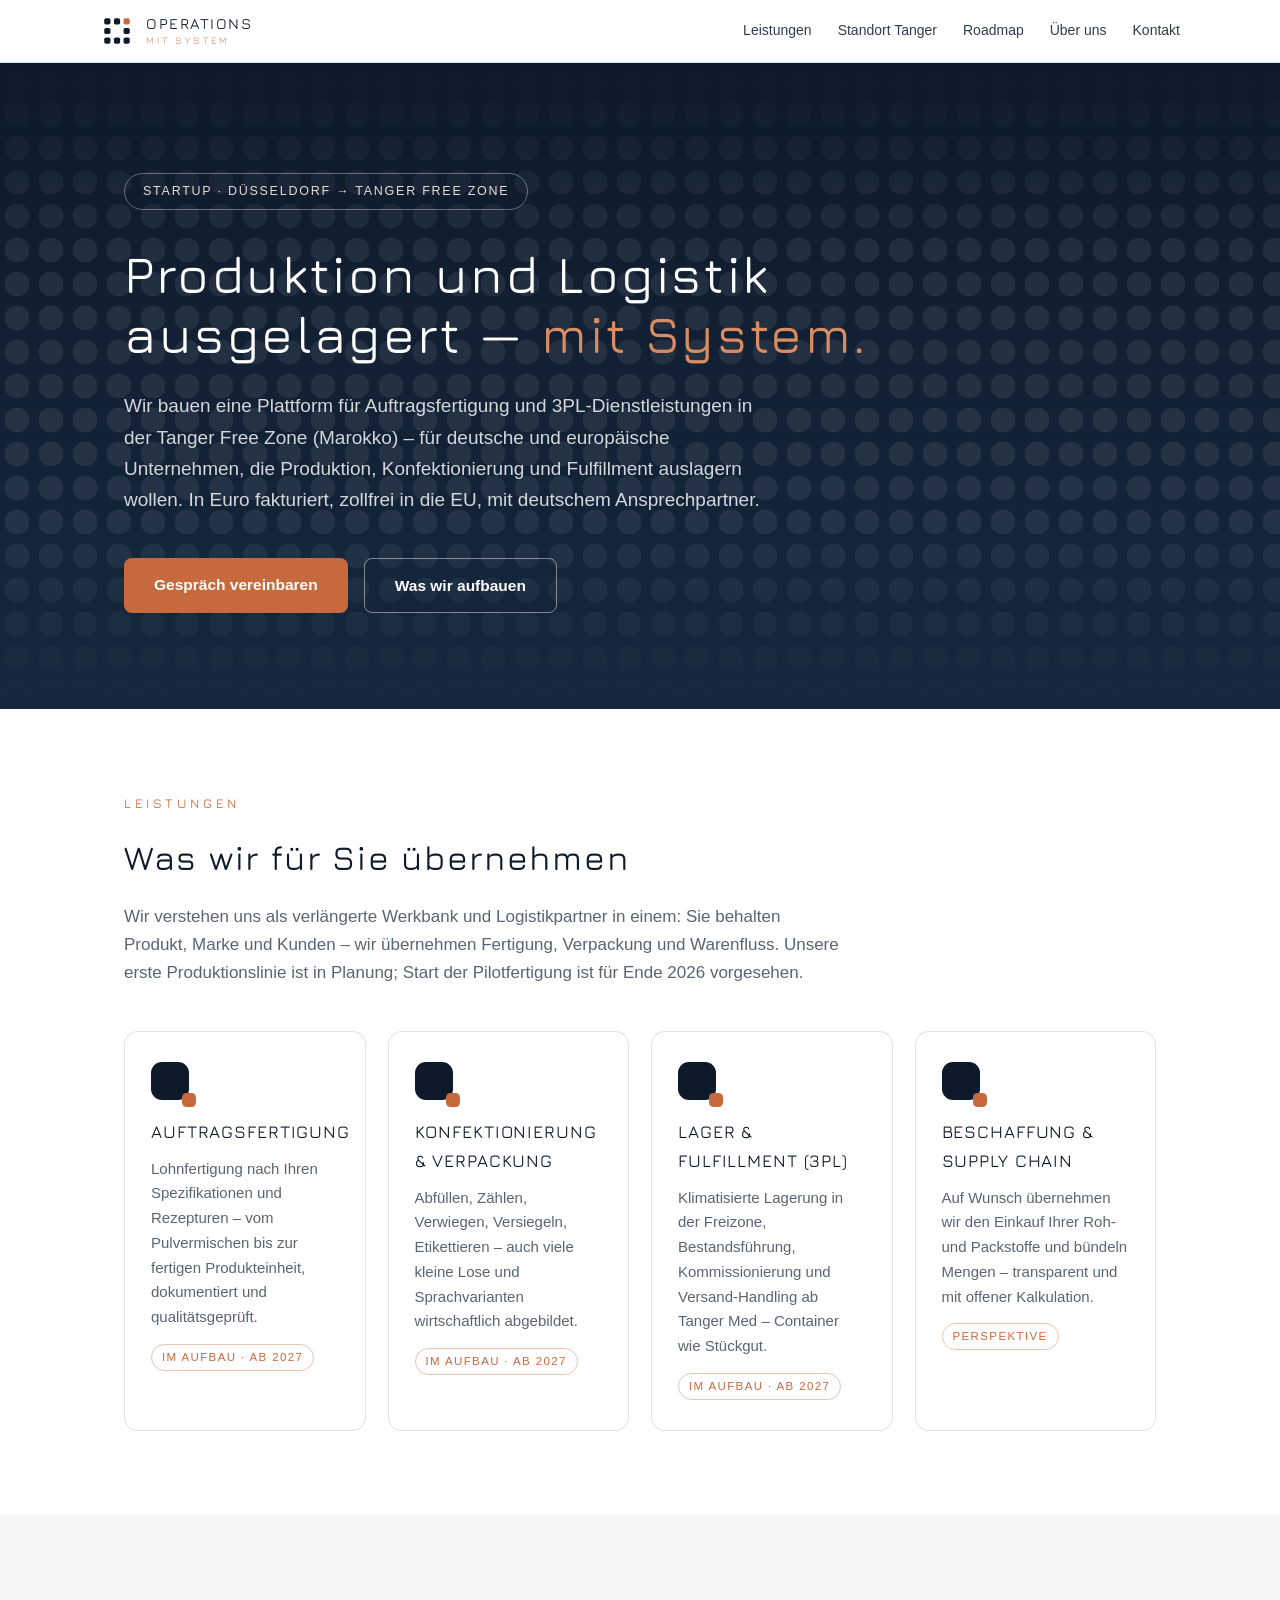
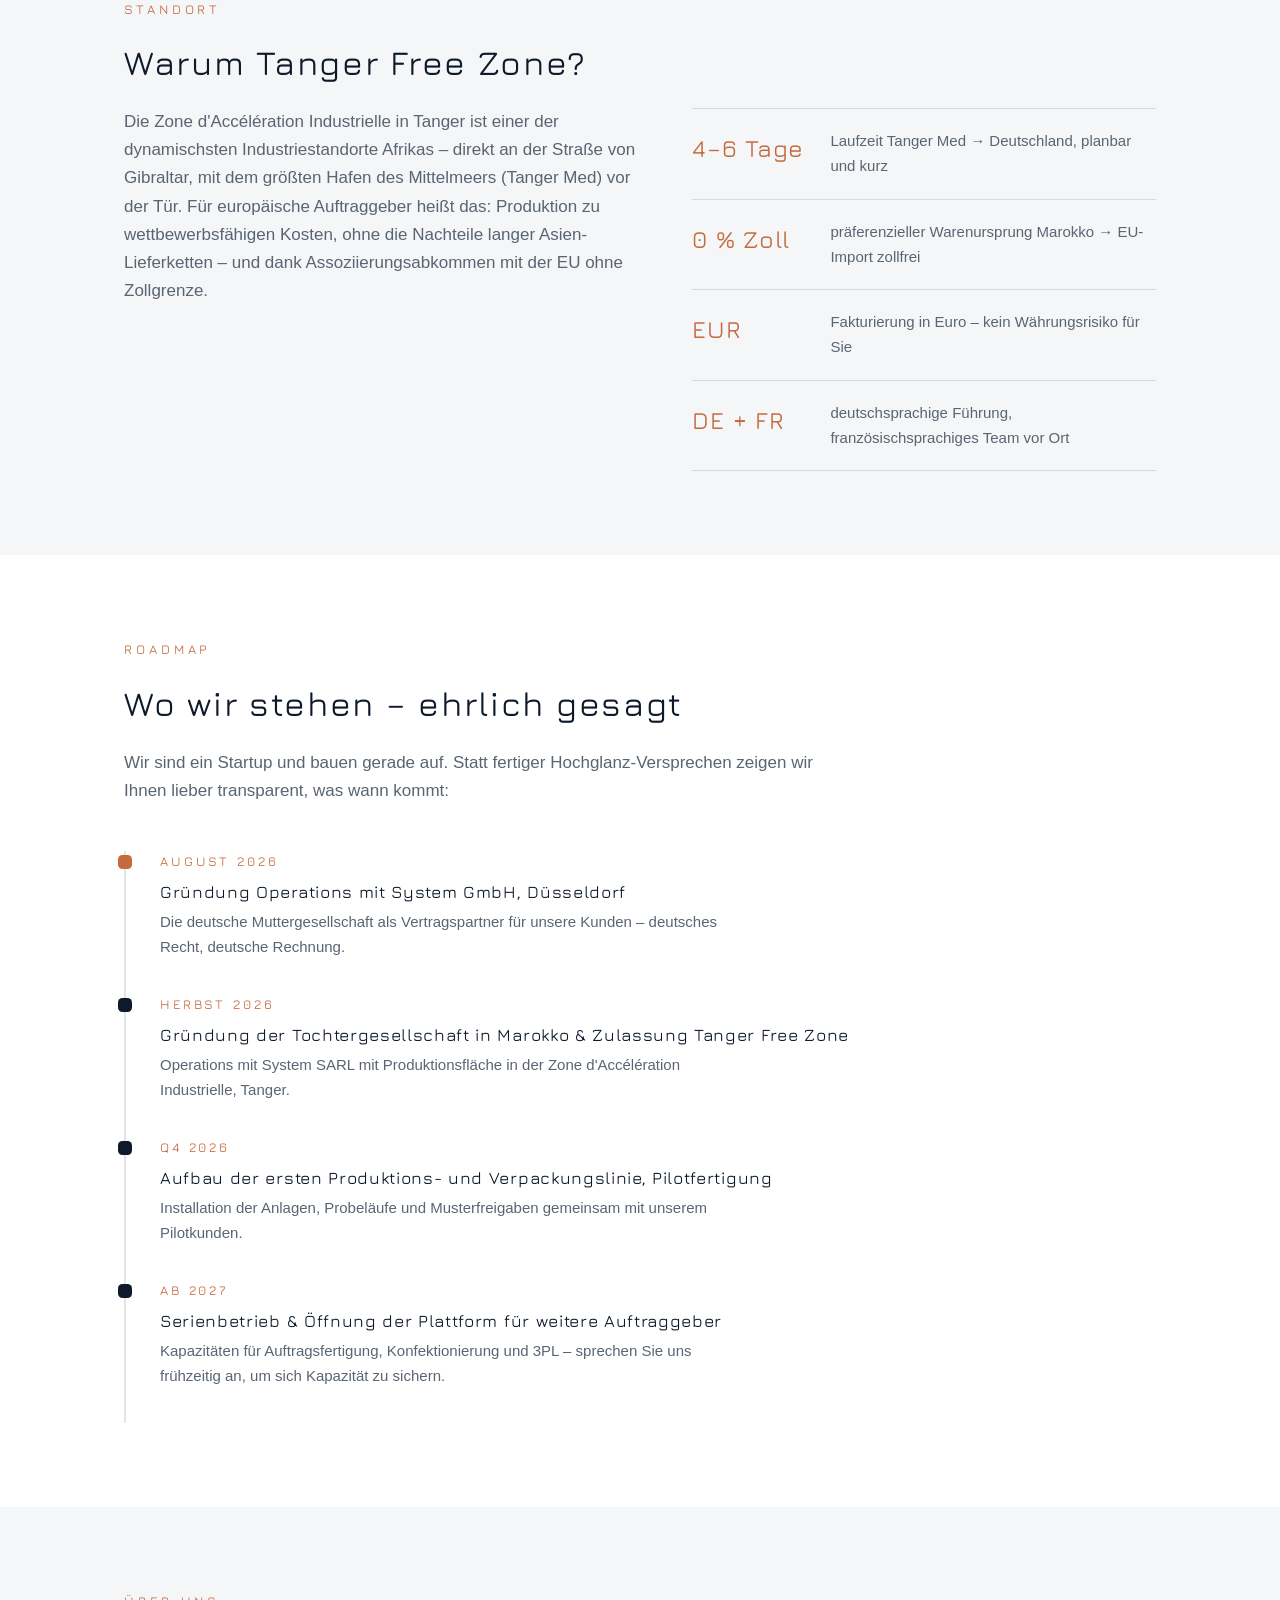
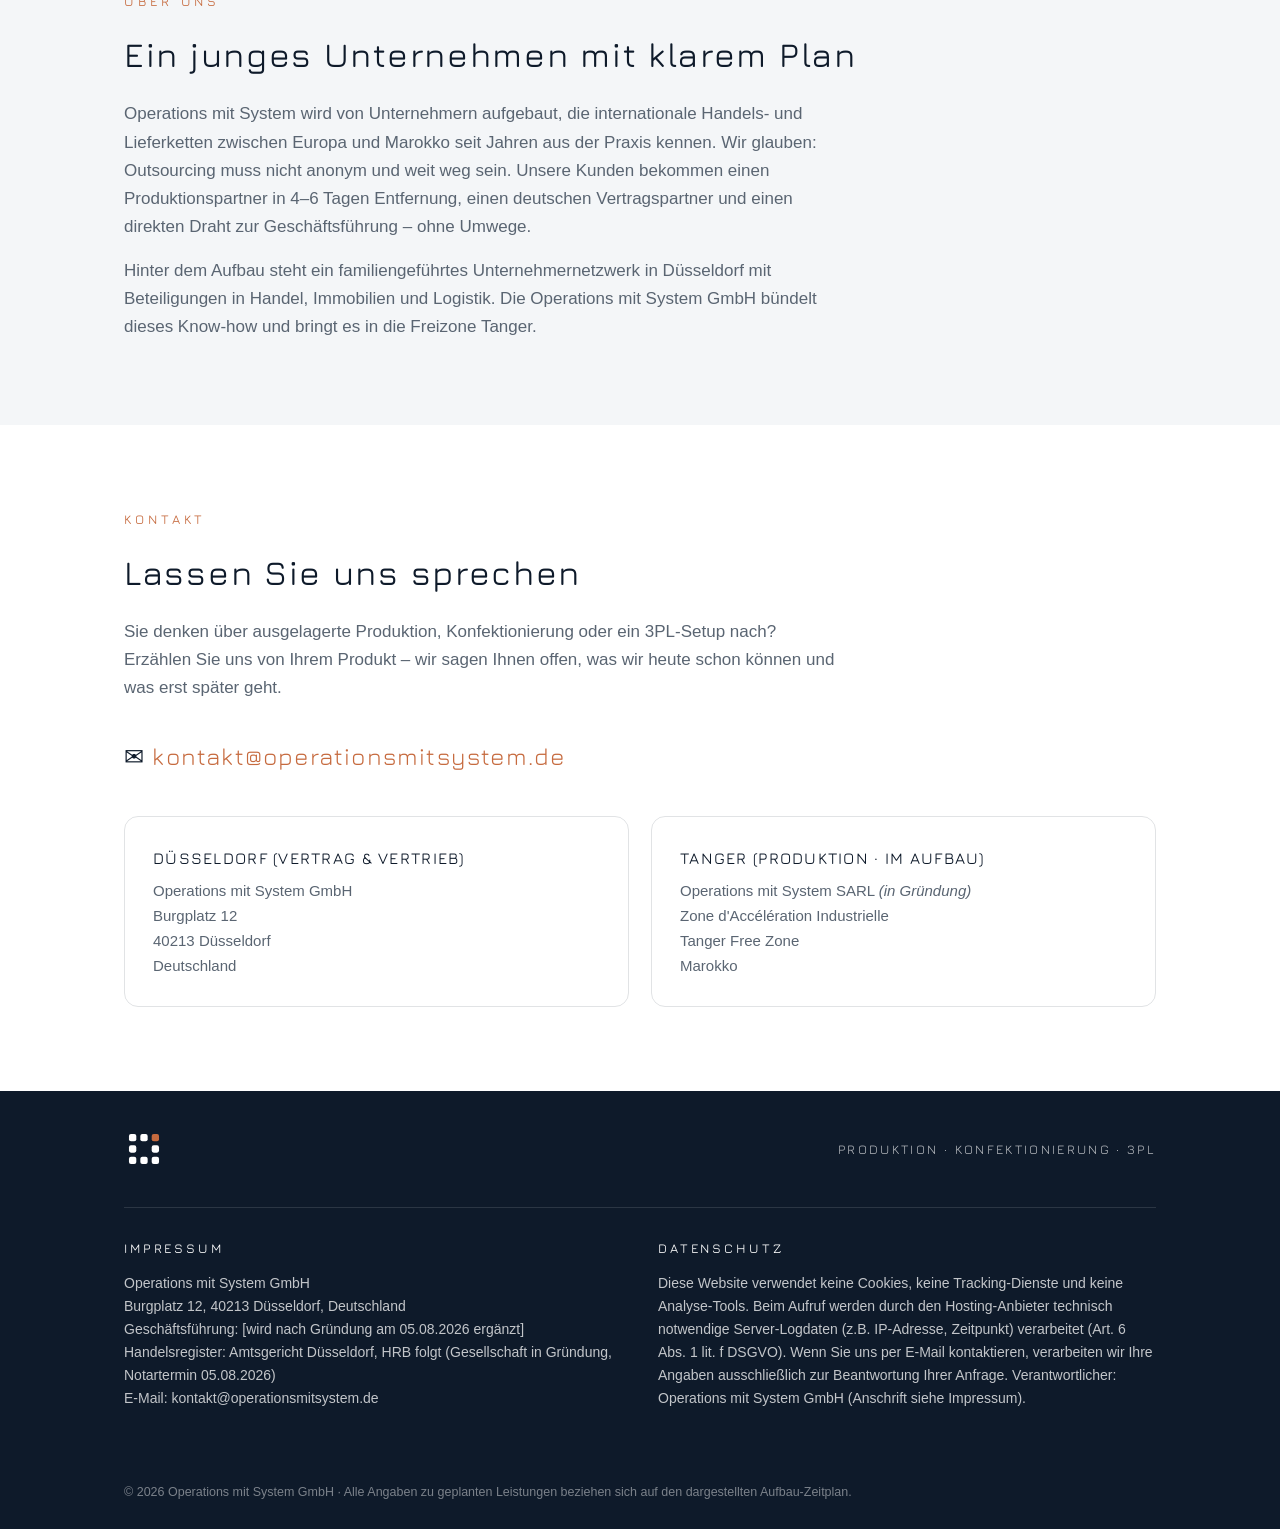
==== index.html @ 1af4a42e "Add initial HTML structure for the website" ====
<!DOCTYPE html>
<html lang="de">
<head>
<meta charset="UTF-8">
<meta name="viewport" content="width=device-width, initial-scale=1.0">
<title>Operations mit System – 3PL &amp; Auftragsfertigung in der Tanger Free Zone</title>
<meta name="description" content="Operations mit System – Ihr Partner für 3PL-Dienstleistungen und outgesourcte Produktion in der Tanger Free Zone (Marokko). Auftragsfertigung, Konfektionierung, Lager &amp; Fulfillment für deutsche und europäische Unternehmen.">
<link rel="preconnect" href="https://fonts.googleapis.com">
<link rel="preconnect" href="https://fonts.gstatic.com" crossorigin>
<link href="https://fonts.googleapis.com/css2?family=Jura:wght@300;500&display=swap" rel="stylesheet">
<style>

:root{
  --ink:#0E1A2A; --ink-2:#16283E; --copper:#C66A3E; --copper-soft:#D98B62;
  --paper:#FFFFFF; --paper-2:#F4F6F8; --grey:#5A6572; --line:rgba(14,26,42,.12);
}
*{margin:0;padding:0;box-sizing:border-box}
html{scroll-behavior:smooth}
body{font-family:-apple-system,BlinkMacSystemFont,'Segoe UI',Roboto,Helvetica,Arial,sans-serif;color:var(--ink);background:var(--paper);line-height:1.65;font-size:17px}
h1,h2,h3,.brand{font-family:'Jura',sans-serif;font-weight:500;letter-spacing:.04em}
a{color:var(--copper);text-decoration:none}
a:hover{text-decoration:underline}
.wrap{max-width:1080px;margin:0 auto;padding:0 24px}

/* Header */
header{position:sticky;top:0;background:rgba(255,255,255,.94);backdrop-filter:blur(8px);border-bottom:1px solid var(--line);z-index:10}
.nav{display:flex;align-items:center;justify-content:space-between;padding:14px 0}
.nav .logo{display:flex;align-items:center;gap:12px}
.nav .logo svg{height:34px;width:auto}
.nav .brand{font-size:15px;letter-spacing:.10em;line-height:1.25}
.nav .brand small{display:block;font-weight:300;font-size:10px;letter-spacing:.28em;color:var(--copper)}
.nav nav{display:flex;gap:26px;font-size:14px}
.nav nav a{color:var(--ink);opacity:.85}
@media(max-width:760px){.nav nav{display:none}}

/* Hero */
.hero{background:linear-gradient(180deg,var(--ink) 0%,var(--ink-2) 100%);color:var(--paper);position:relative;overflow:hidden}
.hero .grid-bg{position:absolute;inset:0;opacity:.07;background-image:radial-gradient(closest-side,#fff 72%,transparent 74%);background-size:34px 34px;mask-image:linear-gradient(180deg,transparent, #000 30%, #000 70%, transparent)}
.hero .wrap{position:relative;padding:110px 24px 96px}
.hero .badge{display:inline-block;border:1px solid rgba(255,255,255,.35);border-radius:100px;font-size:12.5px;letter-spacing:.14em;padding:7px 18px;margin-bottom:34px;color:#E8DCD2}
.hero h1{font-size:clamp(30px,5vw,52px);line-height:1.16;letter-spacing:.05em;max-width:820px}
.hero h1 em{font-style:normal;color:var(--copper-soft)}
.hero p.lead{margin-top:26px;max-width:640px;font-size:clamp(16px,2vw,19px);color:rgba(255,255,255,.82)}
.hero .cta{margin-top:42px;display:flex;gap:16px;flex-wrap:wrap}
.btn{display:inline-block;padding:14px 30px;border-radius:8px;font-size:15.5px;font-weight:600}
.btn-copper{background:var(--copper);color:#fff}
.btn-copper:hover{background:#B25E36;text-decoration:none}
.btn-ghost{border:1px solid rgba(255,255,255,.45);color:#fff}
.btn-ghost:hover{border-color:#fff;text-decoration:none}

/* Sections */
section{padding:84px 0}
section.alt{background:var(--paper-2)}
.kicker{font-family:'Jura';font-weight:500;font-size:13px;letter-spacing:.30em;color:var(--copper);text-transform:uppercase;margin-bottom:14px}
h2{font-size:clamp(24px,3.4vw,34px);letter-spacing:.05em;margin-bottom:18px}
.intro{max-width:720px;color:var(--grey)}

/* Cards */
.cards{display:grid;grid-template-columns:repeat(auto-fit,minmax(240px,1fr));gap:22px;margin-top:44px}
.card{background:var(--paper);border:1px solid var(--line);border-radius:14px;padding:30px 26px}
section.alt .card{background:var(--paper)}
.card .pod{width:38px;height:38px;border-radius:11px;background:var(--ink);margin-bottom:18px;position:relative}
.card .pod::after{content:'';position:absolute;right:-7px;bottom:-7px;width:14px;height:14px;border-radius:4.5px;background:var(--copper)}
.card h3{font-size:17.5px;letter-spacing:.05em;margin-bottom:10px}
.card p{font-size:15px;color:var(--grey)}
.card .soon{display:inline-block;margin-top:14px;font-size:11.5px;letter-spacing:.12em;color:var(--copper);border:1px solid rgba(198,106,62,.4);padding:3px 10px;border-radius:100px}

/* Why Tanger */
.split{display:grid;grid-template-columns:1.05fr .95fr;gap:56px;align-items:start;margin-top:10px}
@media(max-width:860px){.split{grid-template-columns:1fr}}
.facts{display:grid;gap:0;border-top:1px solid var(--line)}
.fact{display:grid;grid-template-columns:120px 1fr;gap:18px;padding:20px 0;border-bottom:1px solid var(--line)}
.fact b{font-family:'Jura';font-weight:500;font-size:24px;color:var(--copper);letter-spacing:.03em}
.fact span{color:var(--grey);font-size:15px;align-self:center}

/* Roadmap */
.roadmap{margin-top:46px;display:grid;gap:0;border-left:2px solid var(--line);padding-left:0}
.step{position:relative;padding:0 0 34px 34px}
.step::before{content:'';position:absolute;left:-8px;top:4px;width:14px;height:14px;border-radius:4.5px;background:var(--ink)}
.step.done::before{background:var(--copper)}
.step .when{font-family:'Jura';font-weight:500;font-size:13px;letter-spacing:.22em;color:var(--copper);text-transform:uppercase}
.step h3{font-size:17px;margin:6px 0 4px}
.step p{font-size:15px;color:var(--grey);max-width:560px}

/* Contact */
.contact-box{margin-top:40px;display:grid;grid-template-columns:1fr 1fr;gap:22px}
@media(max-width:760px){.contact-box{grid-template-columns:1fr}}
.loc{border:1px solid var(--line);border-radius:14px;padding:28px}
.loc h3{font-size:16px;letter-spacing:.08em;margin-bottom:8px}
.loc p{font-size:15px;color:var(--grey)}
.contact-mail{margin-top:34px;font-size:clamp(18px,2.6vw,24px);font-family:'Jura';letter-spacing:.05em}

/* Footer */
footer{background:var(--ink);color:rgba(255,255,255,.75);font-size:14px}
footer .top{display:flex;align-items:center;justify-content:space-between;gap:20px;padding:38px 0;border-bottom:1px solid rgba(255,255,255,.12);flex-wrap:wrap}
footer .top svg{height:40px;width:auto}
footer .legal{padding:30px 0 46px;display:grid;grid-template-columns:1fr 1fr;gap:36px}
@media(max-width:760px){footer .legal{grid-template-columns:1fr}}
footer h4{font-family:'Jura';font-weight:500;font-size:13px;letter-spacing:.22em;color:#fff;text-transform:uppercase;margin-bottom:12px}
footer p{margin-bottom:8px}
footer a{color:var(--copper-soft)}
.fineprint{padding:18px 0 26px;font-size:12.5px;color:rgba(255,255,255,.45)}
</style>
</head>
<body>

<header>
  <div class="wrap nav">
    <div class="logo">
      <svg xmlns="http://www.w3.org/2000/svg" viewBox="0 0 240 240" width="240" height="240"><rect x="29.80" y="29.80" width="44.00" height="44.00" rx="12.32" fill="#0E1A2A"/><rect x="98.00" y="29.80" width="44.00" height="44.00" rx="12.32" fill="#0E1A2A"/><rect x="166.20" y="29.80" width="44.00" height="44.00" rx="12.32" fill="#C66A3E"/><rect x="29.80" y="98.00" width="44.00" height="44.00" rx="12.32" fill="#0E1A2A"/><rect x="166.20" y="98.00" width="44.00" height="44.00" rx="12.32" fill="#0E1A2A"/><rect x="29.80" y="166.20" width="44.00" height="44.00" rx="12.32" fill="#0E1A2A"/><rect x="98.00" y="166.20" width="44.00" height="44.00" rx="12.32" fill="#0E1A2A"/><rect x="166.20" y="166.20" width="44.00" height="44.00" rx="12.32" fill="#0E1A2A"/></svg>
      <div class="brand">OPERATIONS<small>MIT SYSTEM</small></div>
    </div>
    <nav>
      <a href="#leistungen">Leistungen</a>
      <a href="#standort">Standort Tanger</a>
      <a href="#roadmap">Roadmap</a>
      <a href="#ueber-uns">Über uns</a>
      <a href="#kontakt">Kontakt</a>
    </nav>
  </div>
</header>

<div class="hero">
  <div class="grid-bg"></div>
  <div class="wrap">
    <span class="badge">STARTUP · DÜSSELDORF → TANGER FREE ZONE</span>
    <h1>Produktion und Logistik<br>ausgelagert — <em>mit System.</em></h1>
    <p class="lead">Wir bauen eine Plattform für Auftragsfertigung und 3PL-Dienstleistungen in der Tanger Free Zone (Marokko) – für deutsche und europäische Unternehmen, die Produktion, Konfektionierung und Fulfillment auslagern wollen. In Euro fakturiert, zollfrei in die EU, mit deutschem Ansprechpartner.</p>
    <div class="cta">
      <a class="btn btn-copper" href="#kontakt">Gespräch vereinbaren</a>
      <a class="btn btn-ghost" href="#leistungen">Was wir aufbauen</a>
    </div>
  </div>
</div>

<section id="leistungen">
  <div class="wrap">
    <div class="kicker">Leistungen</div>
    <h2>Was wir für Sie übernehmen</h2>
    <p class="intro">Wir verstehen uns als verlängerte Werkbank und Logistikpartner in einem: Sie behalten Produkt, Marke und Kunden – wir übernehmen Fertigung, Verpackung und Warenfluss. Unsere erste Produktionslinie ist in Planung; Start der Pilotfertigung ist für Ende 2026 vorgesehen.</p>
    <div class="cards">
      <div class="card">
        <div class="pod"></div>
        <h3>AUFTRAGSFERTIGUNG</h3>
        <p>Lohnfertigung nach Ihren Spezifikationen und Rezepturen – vom Pulvermischen bis zur fertigen Produkteinheit, dokumentiert und qualitätsgeprüft.</p>
        <span class="soon">IM AUFBAU · AB 2027</span>
      </div>
      <div class="card">
        <div class="pod"></div>
        <h3>KONFEKTIONIERUNG &amp; VERPACKUNG</h3>
        <p>Abfüllen, Zählen, Verwiegen, Versiegeln, Etikettieren – auch viele kleine Lose und Sprachvarianten wirtschaftlich abgebildet.</p>
        <span class="soon">IM AUFBAU · AB 2027</span>
      </div>
      <div class="card">
        <div class="pod"></div>
        <h3>LAGER &amp; FULFILLMENT (3PL)</h3>
        <p>Klimatisierte Lagerung in der Freizone, Bestandsführung, Kommissionierung und Versand-Handling ab Tanger Med – Container wie Stückgut.</p>
        <span class="soon">IM AUFBAU · AB 2027</span>
      </div>
      <div class="card">
        <div class="pod"></div>
        <h3>BESCHAFFUNG &amp; SUPPLY CHAIN</h3>
        <p>Auf Wunsch übernehmen wir den Einkauf Ihrer Roh- und Packstoffe und bündeln Mengen – transparent und mit offener Kalkulation.</p>
        <span class="soon">PERSPEKTIVE</span>
      </div>
    </div>
  </div>
</section>

<section class="alt" id="standort">
  <div class="wrap">
    <div class="kicker">Standort</div>
    <h2>Warum Tanger Free Zone?</h2>
    <div class="split">
      <p class="intro">Die Zone d'Accélération Industrielle in Tanger ist einer der dynamischsten Industriestandorte Afrikas – direkt an der Straße von Gibraltar, mit dem größten Hafen des Mittelmeers (Tanger Med) vor der Tür. Für europäische Auftraggeber heißt das: Produktion zu wettbewerbsfähigen Kosten, ohne die Nachteile langer Asien-Lieferketten – und dank Assoziierungsabkommen mit der EU ohne Zollgrenze.</p>
      <div class="facts">
        <div class="fact"><b>4–6 Tage</b><span>Laufzeit Tanger Med → Deutschland, planbar und kurz</span></div>
        <div class="fact"><b>0 % Zoll</b><span>präferenzieller Warenursprung Marokko → EU-Import zollfrei</span></div>
        <div class="fact"><b>EUR</b><span>Fakturierung in Euro – kein Währungsrisiko für Sie</span></div>
        <div class="fact"><b>DE + FR</b><span>deutschsprachige Führung, französischsprachiges Team vor Ort</span></div>
      </div>
    </div>
  </div>
</section>

<section id="roadmap">
  <div class="wrap">
    <div class="kicker">Roadmap</div>
    <h2>Wo wir stehen – ehrlich gesagt</h2>
    <p class="intro">Wir sind ein Startup und bauen gerade auf. Statt fertiger Hochglanz-Versprechen zeigen wir Ihnen lieber transparent, was wann kommt:</p>
    <div class="roadmap" style="margin-top:46px">
      <div class="step done">
        <div class="when">August 2026</div>
        <h3>Gründung Operations mit System GmbH, Düsseldorf</h3>
        <p>Die deutsche Muttergesellschaft als Vertragspartner für unsere Kunden – deutsches Recht, deutsche Rechnung.</p>
      </div>
      <div class="step">
        <div class="when">Herbst 2026</div>
        <h3>Gründung der Tochtergesellschaft in Marokko &amp; Zulassung Tanger Free Zone</h3>
        <p>Operations mit System SARL mit Produktionsfläche in der Zone d'Accélération Industrielle, Tanger.</p>
      </div>
      <div class="step">
        <div class="when">Q4 2026</div>
        <h3>Aufbau der ersten Produktions- und Verpackungslinie, Pilotfertigung</h3>
        <p>Installation der Anlagen, Probeläufe und Musterfreigaben gemeinsam mit unserem Pilotkunden.</p>
      </div>
      <div class="step">
        <div class="when">Ab 2027</div>
        <h3>Serienbetrieb &amp; Öffnung der Plattform für weitere Auftraggeber</h3>
        <p>Kapazitäten für Auftragsfertigung, Konfektionierung und 3PL – sprechen Sie uns frühzeitig an, um sich Kapazität zu sichern.</p>
      </div>
    </div>
  </div>
</section>

<section class="alt" id="ueber-uns">
  <div class="wrap">
    <div class="kicker">Über uns</div>
    <h2>Ein junges Unternehmen mit klarem Plan</h2>
    <p class="intro">Operations mit System wird von Unternehmern aufgebaut, die internationale Handels- und Lieferketten zwischen Europa und Marokko seit Jahren aus der Praxis kennen. Wir glauben: Outsourcing muss nicht anonym und weit weg sein. Unsere Kunden bekommen einen Produktionspartner in 4–6 Tagen Entfernung, einen deutschen Vertragspartner und einen direkten Draht zur Geschäftsführung – ohne Umwege.</p>
    <p class="intro" style="margin-top:16px">Hinter dem Aufbau steht ein familiengeführtes Unternehmernetzwerk in Düsseldorf mit Beteiligungen in Handel, Immobilien und Logistik. Die Operations mit System GmbH bündelt dieses Know-how und bringt es in die Freizone Tanger.</p>
  </div>
</section>

<section id="kontakt">
  <div class="wrap">
    <div class="kicker">Kontakt</div>
    <h2>Lassen Sie uns sprechen</h2>
    <p class="intro">Sie denken über ausgelagerte Produktion, Konfektionierung oder ein 3PL-Setup nach? Erzählen Sie uns von Ihrem Produkt – wir sagen Ihnen offen, was wir heute schon können und was erst später geht.</p>
    <div class="contact-mail">✉ <a href="mailto:kontakt@operationsmitsystem.de">kontakt@operationsmitsystem.de</a></div>
    <div class="contact-box">
      <div class="loc">
        <h3>DÜSSELDORF (VERTRAG &amp; VERTRIEB)</h3>
        <p>Operations mit System GmbH<br>Burgplatz 12<br>40213 Düsseldorf<br>Deutschland</p>
      </div>
      <div class="loc">
        <h3>TANGER (PRODUKTION · IM AUFBAU)</h3>
        <p>Operations mit System SARL <em>(in Gründung)</em><br>Zone d'Accélération Industrielle<br>Tanger Free Zone<br>Marokko</p>
      </div>
    </div>
  </div>
</section>

<footer>
  <div class="wrap">
    <div class="top">
      <svg xmlns="http://www.w3.org/2000/svg" viewBox="0 0 240 240" width="240" height="240"><rect x="29.80" y="29.80" width="44.00" height="44.00" rx="12.32" fill="#FFFFFF"/><rect x="98.00" y="29.80" width="44.00" height="44.00" rx="12.32" fill="#FFFFFF"/><rect x="166.20" y="29.80" width="44.00" height="44.00" rx="12.32" fill="#C66A3E"/><rect x="29.80" y="98.00" width="44.00" height="44.00" rx="12.32" fill="#FFFFFF"/><rect x="166.20" y="98.00" width="44.00" height="44.00" rx="12.32" fill="#FFFFFF"/><rect x="29.80" y="166.20" width="44.00" height="44.00" rx="12.32" fill="#FFFFFF"/><rect x="98.00" y="166.20" width="44.00" height="44.00" rx="12.32" fill="#FFFFFF"/><rect x="166.20" y="166.20" width="44.00" height="44.00" rx="12.32" fill="#FFFFFF"/></svg>
      <div style="font-family:'Jura';letter-spacing:.18em;font-size:13px">PRODUKTION · KONFEKTIONIERUNG · 3PL</div>
    </div>
    <div class="legal" id="impressum">
      <div>
        <h4>Impressum</h4>
        <p>Operations mit System GmbH<br>Burgplatz 12, 40213 Düsseldorf, Deutschland<br>Geschäftsführung: &#91;wird nach Gründung am 05.08.2026 ergänzt&#93;<br>Handelsregister: Amtsgericht Düsseldorf, HRB folgt (Gesellschaft in Gründung, Notartermin 05.08.2026)<br>E-Mail: kontakt@operationsmitsystem.de</p>
      </div>
      <div id="datenschutz">
        <h4>Datenschutz</h4>
        <p>Diese Website verwendet keine Cookies, keine Tracking-Dienste und keine Analyse-Tools. Beim Aufruf werden durch den Hosting-Anbieter technisch notwendige Server-Logdaten (z.B. IP-Adresse, Zeitpunkt) verarbeitet (Art. 6 Abs. 1 lit. f DSGVO). Wenn Sie uns per E-Mail kontaktieren, verarbeiten wir Ihre Angaben ausschließlich zur Beantwortung Ihrer Anfrage. Verantwortlicher: Operations mit System GmbH (Anschrift siehe Impressum).</p>
      </div>
    </div>
    <div class="fineprint">© 2026 Operations mit System GmbH · Alle Angaben zu geplanten Leistungen beziehen sich auf den dargestellten Aufbau-Zeitplan.</div>
  </div>
</footer>

</body>
</html>
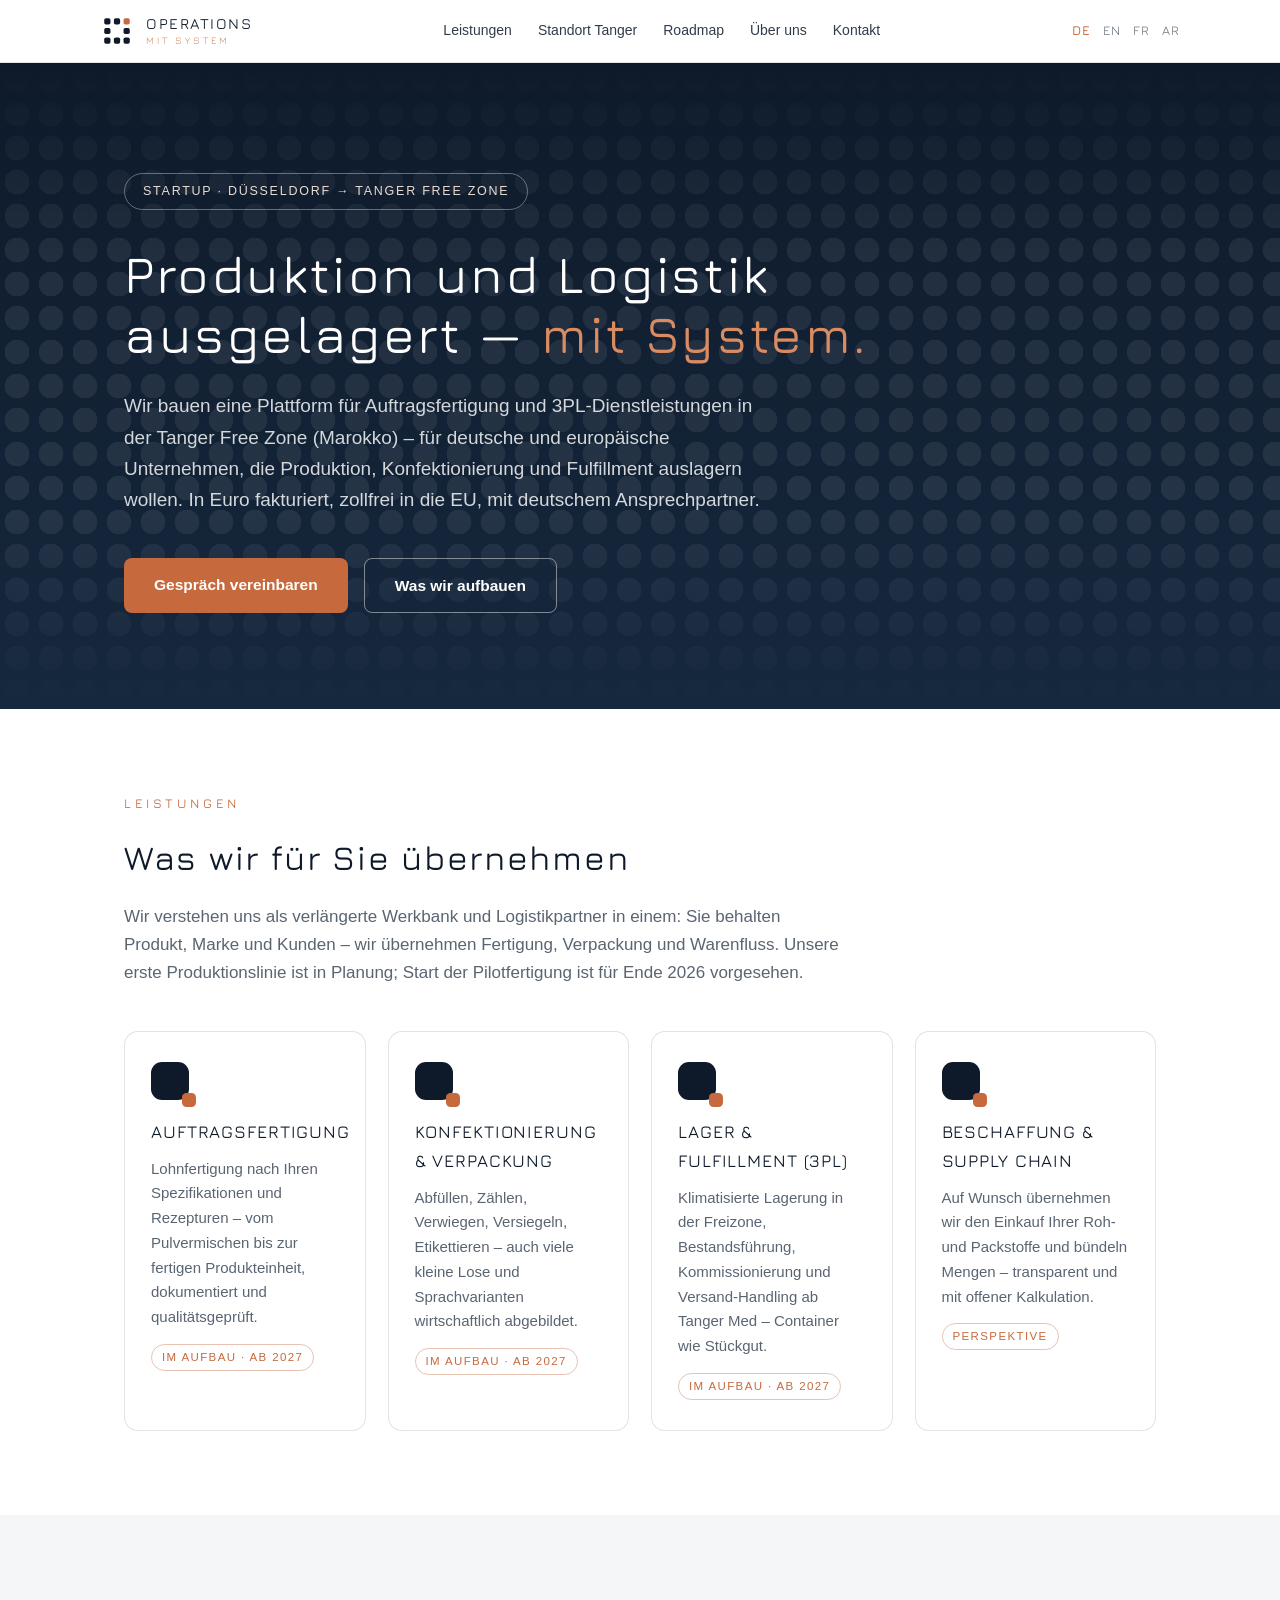
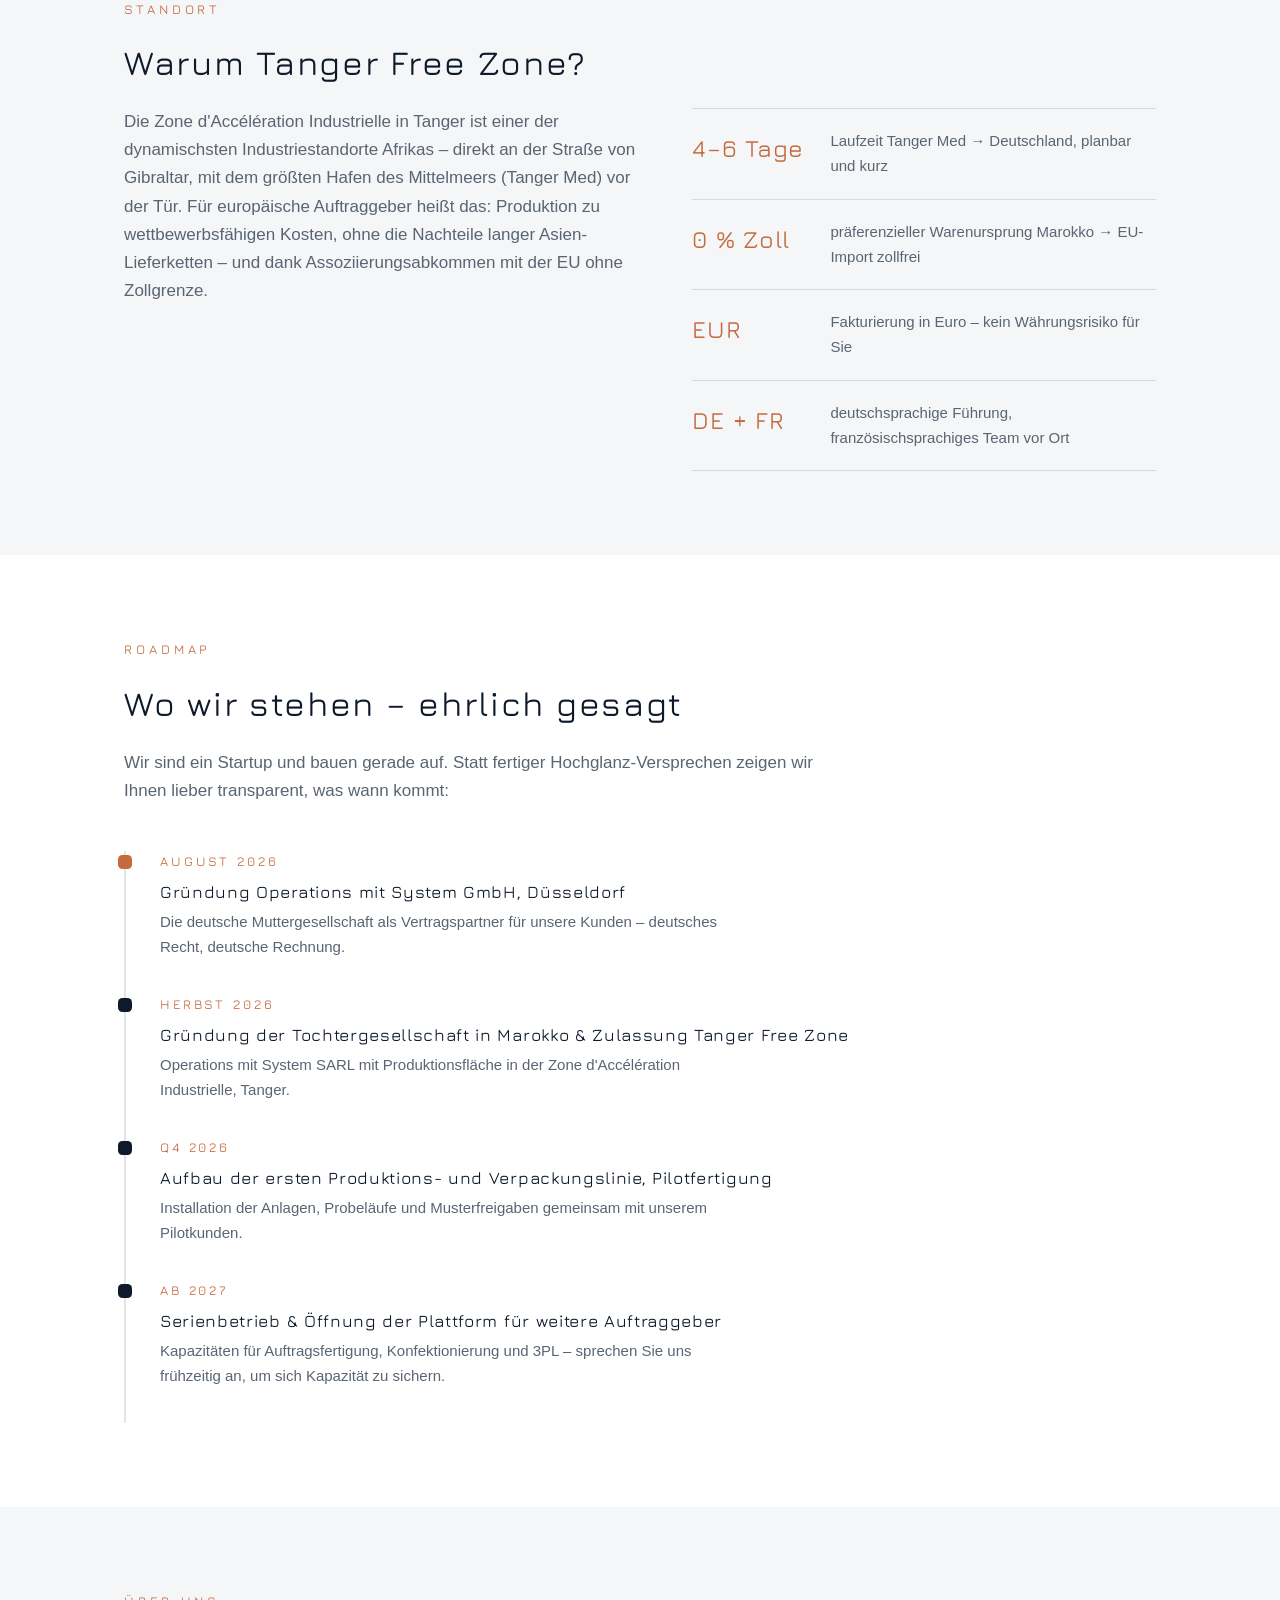
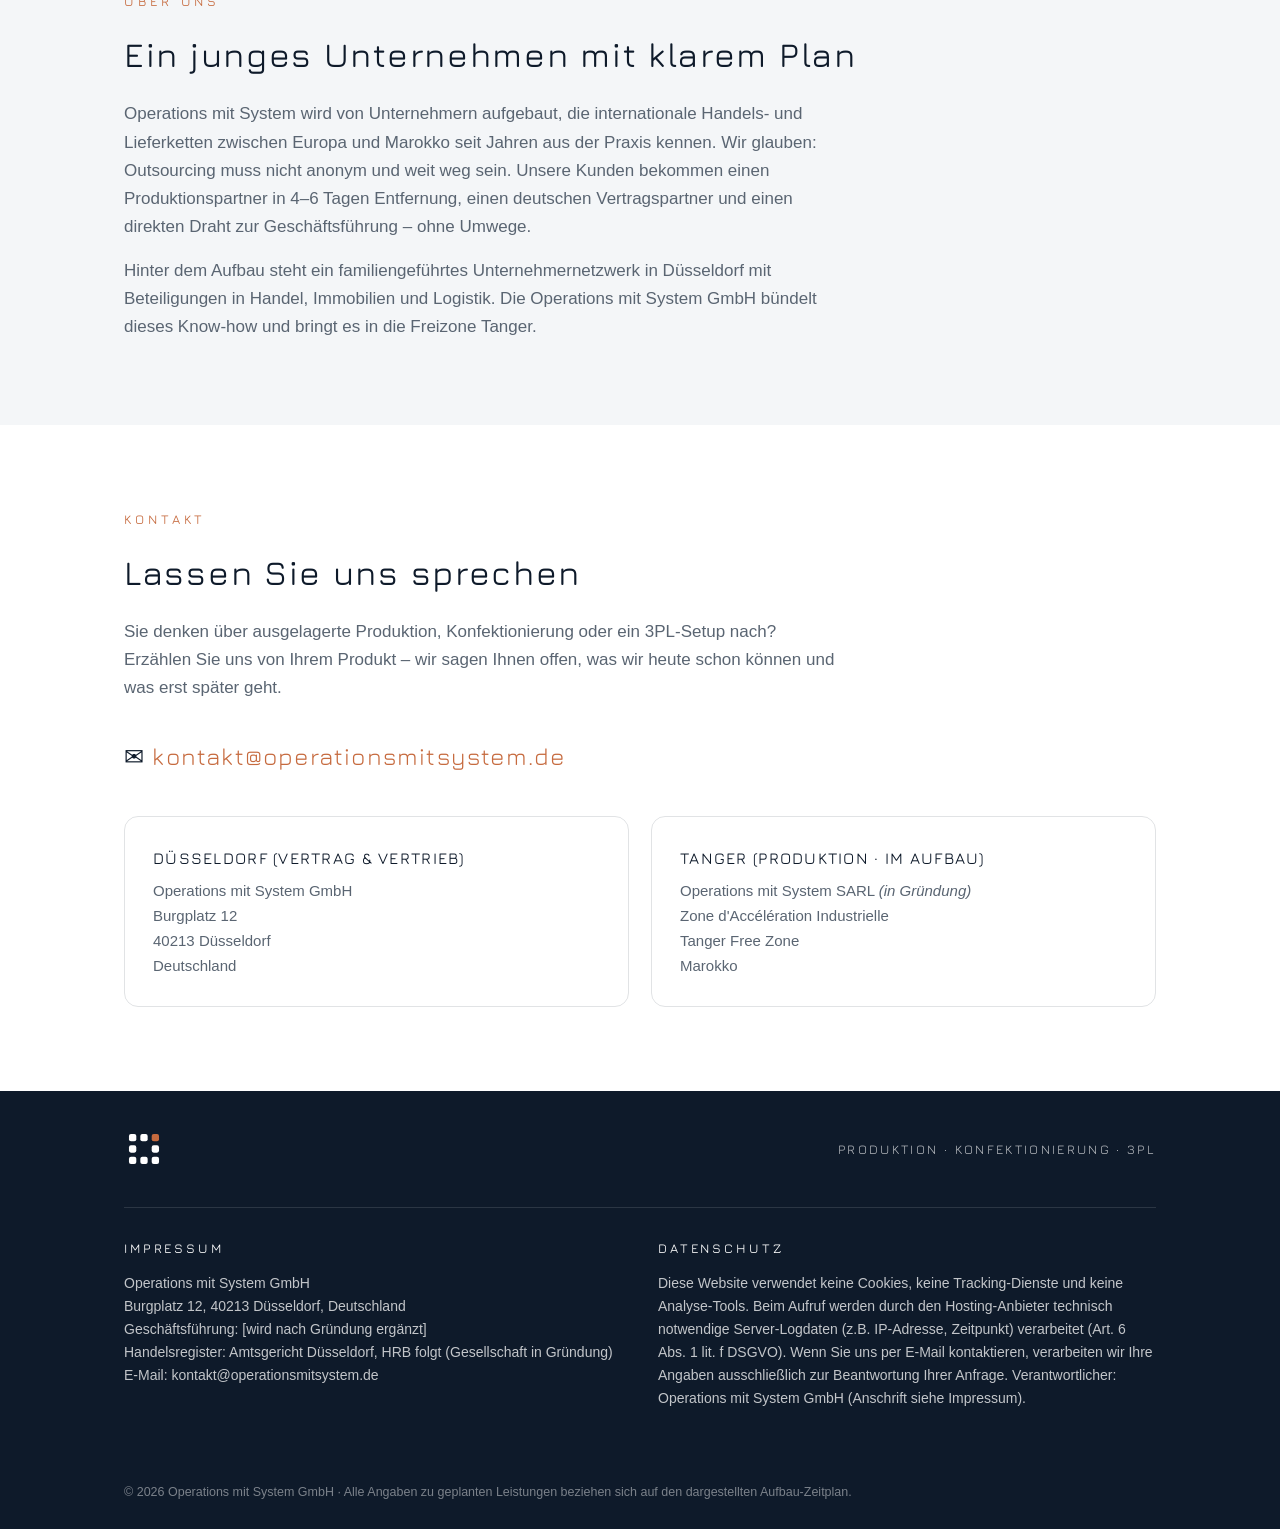
==== commit a7ec5bec: "Add language selection and update legal text Updated language links and legal information in the foo" ====
--- a/index.html
+++ b/index.html
@@ -8,6 +8,11 @@
 <link rel="preconnect" href="https://fonts.googleapis.com">
 <link rel="preconnect" href="https://fonts.gstatic.com" crossorigin>
 <link href="https://fonts.googleapis.com/css2?family=Jura:wght@300;500&display=swap" rel="stylesheet">
+<link rel="alternate" hreflang="de" href="https://operationsmitsystem.de/">
+<link rel="alternate" hreflang="en" href="https://operationsmitsystem.de/en.html">
+<link rel="alternate" hreflang="fr" href="https://operationsmitsystem.de/fr.html">
+<link rel="alternate" hreflang="ar" href="https://operationsmitsystem.de/ar.html">
+<link rel="alternate" hreflang="x-default" href="https://operationsmitsystem.de/">
 <style>
 
 :root{
@@ -32,6 +37,9 @@
 .nav nav{display:flex;gap:26px;font-size:14px}
 .nav nav a{color:var(--ink);opacity:.85}
 @media(max-width:760px){.nav nav{display:none}}
+.lang{display:flex;gap:12px;font-size:13px;font-family:'Jura';letter-spacing:.08em}
+.lang a{color:var(--ink);opacity:.65}
+.lang a.cur{color:var(--copper);opacity:1;font-weight:600;text-decoration:none}
 
 /* Hero */
 .hero{background:linear-gradient(180deg,var(--ink) 0%,var(--ink-2) 100%);color:var(--paper);position:relative;overflow:hidden}
@@ -117,6 +125,7 @@
       <a href="#ueber-uns">Über uns</a>
       <a href="#kontakt">Kontakt</a>
     </nav>
+    <div class="lang"><a class="cur" href="index.html">DE</a><a href="en.html">EN</a><a href="fr.html">FR</a><a href="ar.html">AR</a></div>
   </div>
 </header>
 
@@ -250,7 +259,7 @@
     <div class="legal" id="impressum">
       <div>
         <h4>Impressum</h4>
-        <p>Operations mit System GmbH<br>Burgplatz 12, 40213 Düsseldorf, Deutschland<br>Geschäftsführung: &#91;wird nach Gründung am 05.08.2026 ergänzt&#93;<br>Handelsregister: Amtsgericht Düsseldorf, HRB folgt (Gesellschaft in Gründung, Notartermin 05.08.2026)<br>E-Mail: kontakt@operationsmitsystem.de</p>
+        <p>Operations mit System GmbH<br>Burgplatz 12, 40213 Düsseldorf, Deutschland<br>Geschäftsführung: &#91;wird nach Gründung ergänzt&#93;<br>Handelsregister: Amtsgericht Düsseldorf, HRB folgt (Gesellschaft in Gründung)<br>E-Mail: kontakt@operationsmitsystem.de</p>
       </div>
       <div id="datenschutz">
         <h4>Datenschutz</h4>
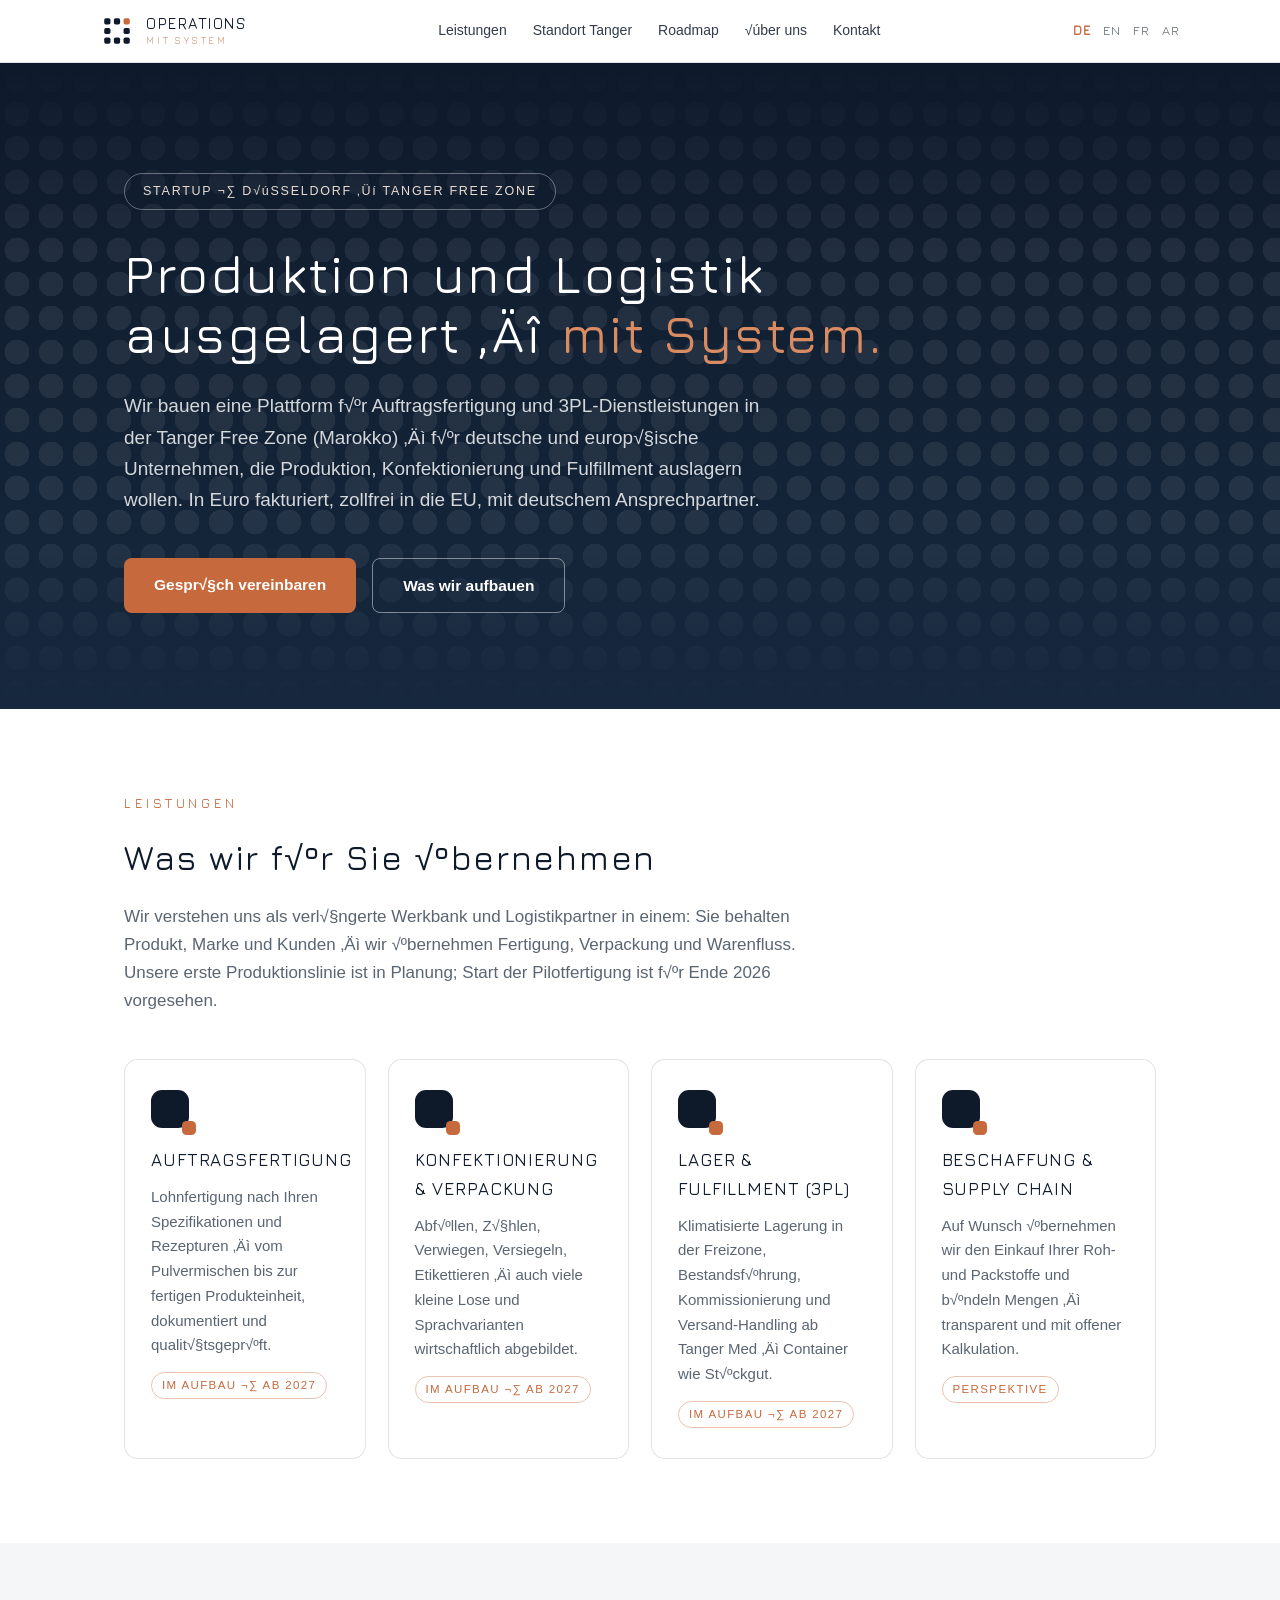
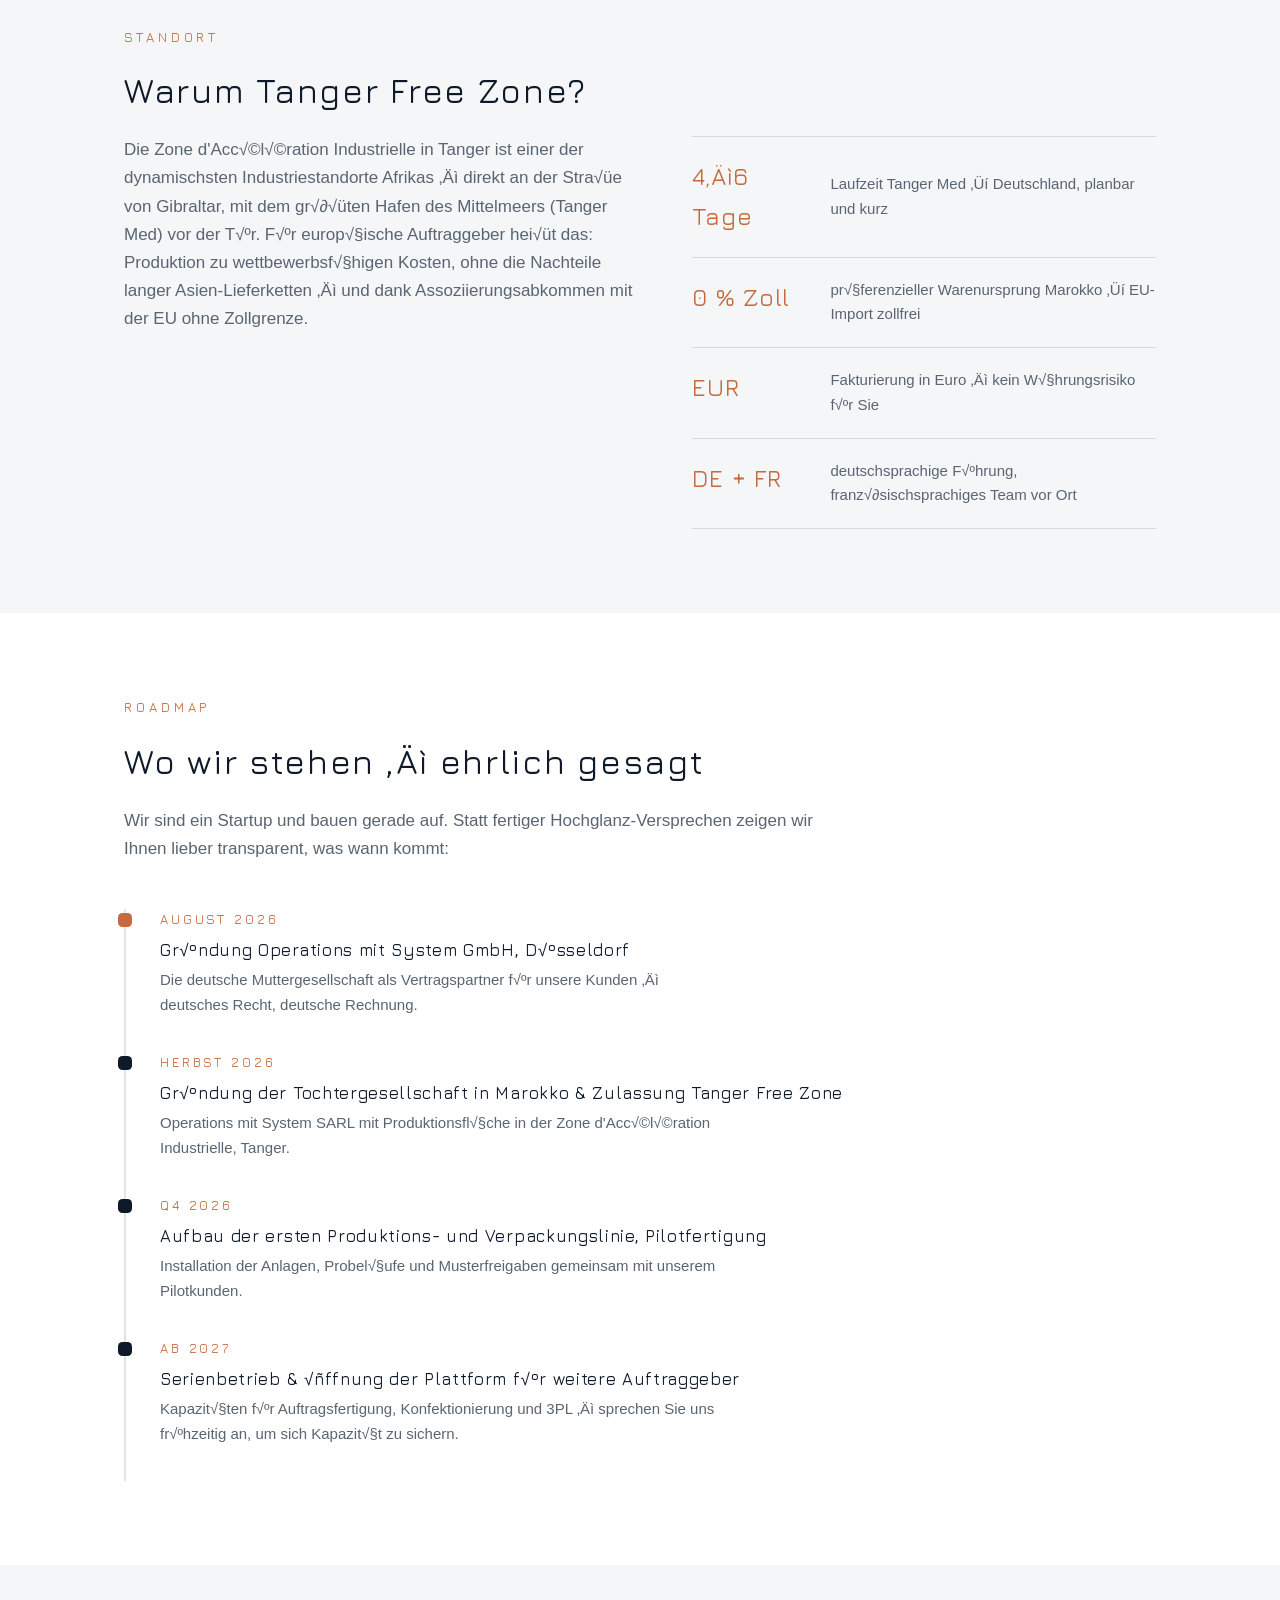
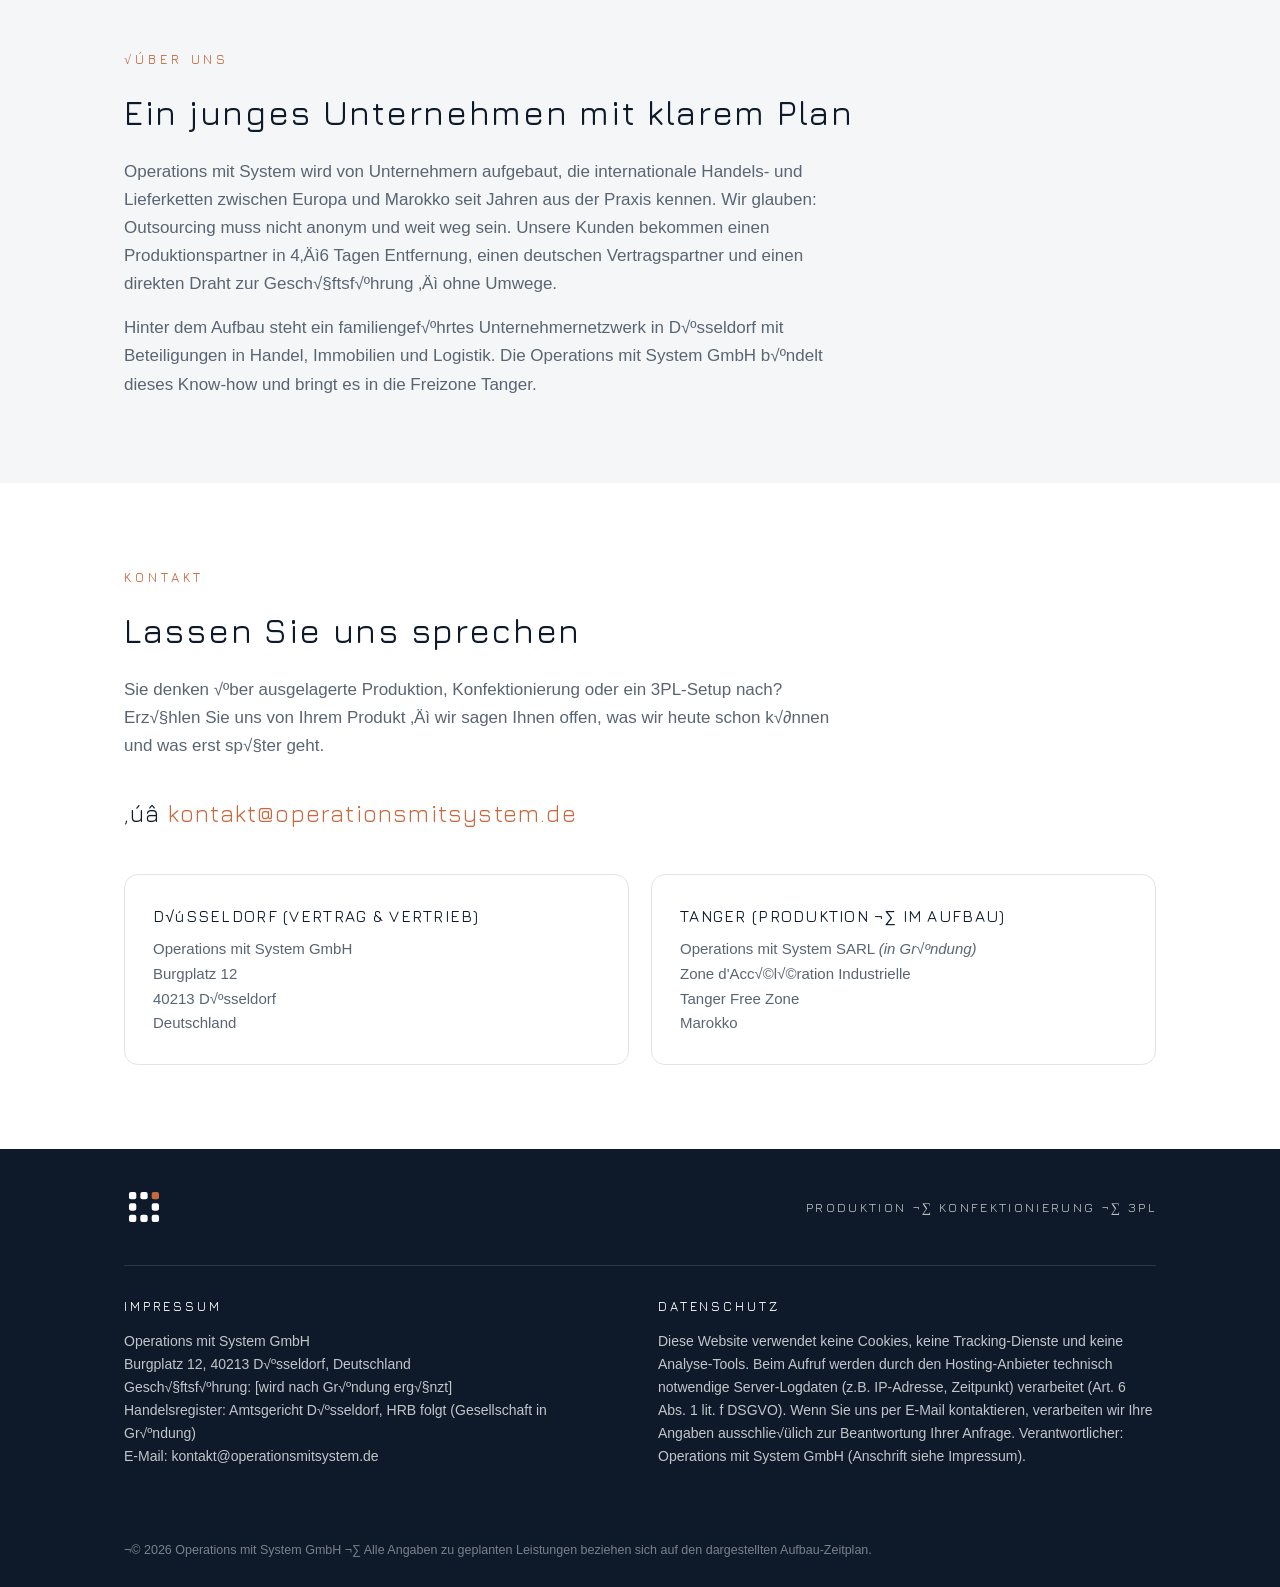
==== commit 176bb77e: "Fix special characters and formatting in index.html Updated various text elements to correct special" ====
--- a/index.html
+++ b/index.html
@@ -3,11 +3,18 @@
 <head>
 <meta charset="UTF-8">
 <meta name="viewport" content="width=device-width, initial-scale=1.0">
-<title>Operations mit System – 3PL &amp; Auftragsfertigung in der Tanger Free Zone</title>
-<meta name="description" content="Operations mit System – Ihr Partner für 3PL-Dienstleistungen und outgesourcte Produktion in der Tanger Free Zone (Marokko). Auftragsfertigung, Konfektionierung, Lager &amp; Fulfillment für deutsche und europäische Unternehmen.">
-<link rel="preconnect" href="https://fonts.googleapis.com">
-<link rel="preconnect" href="https://fonts.gstatic.com" crossorigin>
-<link href="https://fonts.googleapis.com/css2?family=Jura:wght@300;500&display=swap" rel="stylesheet">
+<link rel="icon" type="image/svg+xml" href="favicon.svg">
+<meta property="og:type" content="website">
+<meta property="og:locale" content="de_DE">
+<meta property="og:site_name" content="Operations mit System">
+<meta property="og:title" content="Operations mit System ‚Äì 3PL & Auftragsfertigung in der Tanger Free Zone">
+<meta property="og:description" content="Auftragsfertigung, Konfektionierung, Lager & Fulfillment in der Tanger Free Zone ‚Äì in Euro fakturiert, zollfrei in die EU, mit deutschem Ansprechpartner.">
+<meta property="og:url" content="https://operationsmitsystem.de/">
+<meta property="og:image" content="https://operationsmitsystem.de/og.png">
+<meta name="twitter:card" content="summary_large_image">
+<title>Operations mit System ‚Äì 3PL &amp; Auftragsfertigung in der Tanger Free Zone</title>
+<meta name="description" content="Operations mit System ‚Äì Ihr Partner f√ºr 3PL-Dienstleistungen und outgesourcte Produktion in der Tanger Free Zone (Marokko). Auftragsfertigung, Konfektionierung, Lager &amp; Fulfillment f√ºr deutsche und europ√§ische Unternehmen.">
+<link rel="stylesheet" href="fonts.css">
 <link rel="alternate" hreflang="de" href="https://operationsmitsystem.de/">
 <link rel="alternate" hreflang="en" href="https://operationsmitsystem.de/en.html">
 <link rel="alternate" hreflang="fr" href="https://operationsmitsystem.de/fr.html">
@@ -122,7 +129,7 @@
       <a href="#leistungen">Leistungen</a>
       <a href="#standort">Standort Tanger</a>
       <a href="#roadmap">Roadmap</a>
-      <a href="#ueber-uns">Über uns</a>
+      <a href="#ueber-uns">√úber uns</a>
       <a href="#kontakt">Kontakt</a>
     </nav>
     <div class="lang"><a class="cur" href="index.html">DE</a><a href="en.html">EN</a><a href="fr.html">FR</a><a href="ar.html">AR</a></div>
@@ -132,11 +139,11 @@
 <div class="hero">
   <div class="grid-bg"></div>
   <div class="wrap">
-    <span class="badge">STARTUP · DÜSSELDORF → TANGER FREE ZONE</span>
-    <h1>Produktion und Logistik<br>ausgelagert — <em>mit System.</em></h1>
-    <p class="lead">Wir bauen eine Plattform für Auftragsfertigung und 3PL-Dienstleistungen in der Tanger Free Zone (Marokko) – für deutsche und europäische Unternehmen, die Produktion, Konfektionierung und Fulfillment auslagern wollen. In Euro fakturiert, zollfrei in die EU, mit deutschem Ansprechpartner.</p>
+    <span class="badge">STARTUP ¬∑ D√úSSELDORF ‚Üí TANGER FREE ZONE</span>
+    <h1>Produktion und Logistik<br>ausgelagert ‚Äî <em>mit System.</em></h1>
+    <p class="lead">Wir bauen eine Plattform f√ºr Auftragsfertigung und 3PL-Dienstleistungen in der Tanger Free Zone (Marokko) ‚Äì f√ºr deutsche und europ√§ische Unternehmen, die Produktion, Konfektionierung und Fulfillment auslagern wollen. In Euro fakturiert, zollfrei in die EU, mit deutschem Ansprechpartner.</p>
     <div class="cta">
-      <a class="btn btn-copper" href="#kontakt">Gespräch vereinbaren</a>
+      <a class="btn btn-copper" href="#kontakt">Gespr√§ch vereinbaren</a>
       <a class="btn btn-ghost" href="#leistungen">Was wir aufbauen</a>
     </div>
   </div>
@@ -145,31 +152,31 @@
 <section id="leistungen">
   <div class="wrap">
     <div class="kicker">Leistungen</div>
-    <h2>Was wir für Sie übernehmen</h2>
-    <p class="intro">Wir verstehen uns als verlängerte Werkbank und Logistikpartner in einem: Sie behalten Produkt, Marke und Kunden – wir übernehmen Fertigung, Verpackung und Warenfluss. Unsere erste Produktionslinie ist in Planung; Start der Pilotfertigung ist für Ende 2026 vorgesehen.</p>
+    <h2>Was wir f√ºr Sie √ºbernehmen</h2>
+    <p class="intro">Wir verstehen uns als verl√§ngerte Werkbank und Logistikpartner in einem: Sie behalten Produkt, Marke und Kunden ‚Äì wir √ºbernehmen Fertigung, Verpackung und Warenfluss. Unsere erste Produktionslinie ist in Planung; Start der Pilotfertigung ist f√ºr Ende 2026 vorgesehen.</p>
     <div class="cards">
       <div class="card">
         <div class="pod"></div>
         <h3>AUFTRAGSFERTIGUNG</h3>
-        <p>Lohnfertigung nach Ihren Spezifikationen und Rezepturen – vom Pulvermischen bis zur fertigen Produkteinheit, dokumentiert und qualitätsgeprüft.</p>
-        <span class="soon">IM AUFBAU · AB 2027</span>
+        <p>Lohnfertigung nach Ihren Spezifikationen und Rezepturen ‚Äì vom Pulvermischen bis zur fertigen Produkteinheit, dokumentiert und qualit√§tsgepr√ºft.</p>
+        <span class="soon">IM AUFBAU ¬∑ AB 2027</span>
       </div>
       <div class="card">
         <div class="pod"></div>
         <h3>KONFEKTIONIERUNG &amp; VERPACKUNG</h3>
-        <p>Abfüllen, Zählen, Verwiegen, Versiegeln, Etikettieren – auch viele kleine Lose und Sprachvarianten wirtschaftlich abgebildet.</p>
-        <span class="soon">IM AUFBAU · AB 2027</span>
+        <p>Abf√ºllen, Z√§hlen, Verwiegen, Versiegeln, Etikettieren ‚Äì auch viele kleine Lose und Sprachvarianten wirtschaftlich abgebildet.</p>
+        <span class="soon">IM AUFBAU ¬∑ AB 2027</span>
       </div>
       <div class="card">
         <div class="pod"></div>
         <h3>LAGER &amp; FULFILLMENT (3PL)</h3>
-        <p>Klimatisierte Lagerung in der Freizone, Bestandsführung, Kommissionierung und Versand-Handling ab Tanger Med – Container wie Stückgut.</p>
-        <span class="soon">IM AUFBAU · AB 2027</span>
+        <p>Klimatisierte Lagerung in der Freizone, Bestandsf√ºhrung, Kommissionierung und Versand-Handling ab Tanger Med ‚Äì Container wie St√ºckgut.</p>
+        <span class="soon">IM AUFBAU ¬∑ AB 2027</span>
       </div>
       <div class="card">
         <div class="pod"></div>
         <h3>BESCHAFFUNG &amp; SUPPLY CHAIN</h3>
-        <p>Auf Wunsch übernehmen wir den Einkauf Ihrer Roh- und Packstoffe und bündeln Mengen – transparent und mit offener Kalkulation.</p>
+        <p>Auf Wunsch √ºbernehmen wir den Einkauf Ihrer Roh- und Packstoffe und b√ºndeln Mengen ‚Äì transparent und mit offener Kalkulation.</p>
         <span class="soon">PERSPEKTIVE</span>
       </div>
     </div>
@@ -181,12 +188,12 @@
     <div class="kicker">Standort</div>
     <h2>Warum Tanger Free Zone?</h2>
     <div class="split">
-      <p class="intro">Die Zone d'Accélération Industrielle in Tanger ist einer der dynamischsten Industriestandorte Afrikas – direkt an der Straße von Gibraltar, mit dem größten Hafen des Mittelmeers (Tanger Med) vor der Tür. Für europäische Auftraggeber heißt das: Produktion zu wettbewerbsfähigen Kosten, ohne die Nachteile langer Asien-Lieferketten – und dank Assoziierungsabkommen mit der EU ohne Zollgrenze.</p>
+      <p class="intro">Die Zone d'Acc√©l√©ration Industrielle in Tanger ist einer der dynamischsten Industriestandorte Afrikas ‚Äì direkt an der Stra√üe von Gibraltar, mit dem gr√∂√üten Hafen des Mittelmeers (Tanger Med) vor der T√ºr. F√ºr europ√§ische Auftraggeber hei√üt das: Produktion zu wettbewerbsf√§higen Kosten, ohne die Nachteile langer Asien-Lieferketten ‚Äì und dank Assoziierungsabkommen mit der EU ohne Zollgrenze.</p>
       <div class="facts">
-        <div class="fact"><b>4–6 Tage</b><span>Laufzeit Tanger Med → Deutschland, planbar und kurz</span></div>
-        <div class="fact"><b>0 % Zoll</b><span>präferenzieller Warenursprung Marokko → EU-Import zollfrei</span></div>
-        <div class="fact"><b>EUR</b><span>Fakturierung in Euro – kein Währungsrisiko für Sie</span></div>
-        <div class="fact"><b>DE + FR</b><span>deutschsprachige Führung, französischsprachiges Team vor Ort</span></div>
+        <div class="fact"><b>4‚Äì6 Tage</b><span>Laufzeit Tanger Med ‚Üí Deutschland, planbar und kurz</span></div>
+        <div class="fact"><b>0 % Zoll</b><span>pr√§ferenzieller Warenursprung Marokko ‚Üí EU-Import zollfrei</span></div>
+        <div class="fact"><b>EUR</b><span>Fakturierung in Euro ‚Äì kein W√§hrungsrisiko f√ºr Sie</span></div>
+        <div class="fact"><b>DE + FR</b><span>deutschsprachige F√ºhrung, franz√∂sischsprachiges Team vor Ort</span></div>
       </div>
     </div>
   </div>
@@ -195,28 +202,28 @@
 <section id="roadmap">
   <div class="wrap">
     <div class="kicker">Roadmap</div>
-    <h2>Wo wir stehen – ehrlich gesagt</h2>
+    <h2>Wo wir stehen ‚Äì ehrlich gesagt</h2>
     <p class="intro">Wir sind ein Startup und bauen gerade auf. Statt fertiger Hochglanz-Versprechen zeigen wir Ihnen lieber transparent, was wann kommt:</p>
     <div class="roadmap" style="margin-top:46px">
       <div class="step done">
         <div class="when">August 2026</div>
-        <h3>Gründung Operations mit System GmbH, Düsseldorf</h3>
-        <p>Die deutsche Muttergesellschaft als Vertragspartner für unsere Kunden – deutsches Recht, deutsche Rechnung.</p>
+        <h3>Gr√ºndung Operations mit System GmbH, D√ºsseldorf</h3>
+        <p>Die deutsche Muttergesellschaft als Vertragspartner f√ºr unsere Kunden ‚Äì deutsches Recht, deutsche Rechnung.</p>
       </div>
       <div class="step">
         <div class="when">Herbst 2026</div>
-        <h3>Gründung der Tochtergesellschaft in Marokko &amp; Zulassung Tanger Free Zone</h3>
-        <p>Operations mit System SARL mit Produktionsfläche in der Zone d'Accélération Industrielle, Tanger.</p>
+        <h3>Gr√ºndung der Tochtergesellschaft in Marokko &amp; Zulassung Tanger Free Zone</h3>
+        <p>Operations mit System SARL mit Produktionsfl√§che in der Zone d'Acc√©l√©ration Industrielle, Tanger.</p>
       </div>
       <div class="step">
         <div class="when">Q4 2026</div>
         <h3>Aufbau der ersten Produktions- und Verpackungslinie, Pilotfertigung</h3>
-        <p>Installation der Anlagen, Probeläufe und Musterfreigaben gemeinsam mit unserem Pilotkunden.</p>
+        <p>Installation der Anlagen, Probel√§ufe und Musterfreigaben gemeinsam mit unserem Pilotkunden.</p>
       </div>
       <div class="step">
         <div class="when">Ab 2027</div>
-        <h3>Serienbetrieb &amp; Öffnung der Plattform für weitere Auftraggeber</h3>
-        <p>Kapazitäten für Auftragsfertigung, Konfektionierung und 3PL – sprechen Sie uns frühzeitig an, um sich Kapazität zu sichern.</p>
+        <h3>Serienbetrieb &amp; √ñffnung der Plattform f√ºr weitere Auftraggeber</h3>
+        <p>Kapazit√§ten f√ºr Auftragsfertigung, Konfektionierung und 3PL ‚Äì sprechen Sie uns fr√ºhzeitig an, um sich Kapazit√§t zu sichern.</p>
       </div>
     </div>
   </div>
@@ -224,10 +231,10 @@
 
 <section class="alt" id="ueber-uns">
   <div class="wrap">
-    <div class="kicker">Über uns</div>
+    <div class="kicker">√úber uns</div>
     <h2>Ein junges Unternehmen mit klarem Plan</h2>
-    <p class="intro">Operations mit System wird von Unternehmern aufgebaut, die internationale Handels- und Lieferketten zwischen Europa und Marokko seit Jahren aus der Praxis kennen. Wir glauben: Outsourcing muss nicht anonym und weit weg sein. Unsere Kunden bekommen einen Produktionspartner in 4–6 Tagen Entfernung, einen deutschen Vertragspartner und einen direkten Draht zur Geschäftsführung – ohne Umwege.</p>
-    <p class="intro" style="margin-top:16px">Hinter dem Aufbau steht ein familiengeführtes Unternehmernetzwerk in Düsseldorf mit Beteiligungen in Handel, Immobilien und Logistik. Die Operations mit System GmbH bündelt dieses Know-how und bringt es in die Freizone Tanger.</p>
+    <p class="intro">Operations mit System wird von Unternehmern aufgebaut, die internationale Handels- und Lieferketten zwischen Europa und Marokko seit Jahren aus der Praxis kennen. Wir glauben: Outsourcing muss nicht anonym und weit weg sein. Unsere Kunden bekommen einen Produktionspartner in 4‚Äì6 Tagen Entfernung, einen deutschen Vertragspartner und einen direkten Draht zur Gesch√§ftsf√ºhrung ‚Äì ohne Umwege.</p>
+    <p class="intro" style="margin-top:16px">Hinter dem Aufbau steht ein familiengef√ºhrtes Unternehmernetzwerk in D√ºsseldorf mit Beteiligungen in Handel, Immobilien und Logistik. Die Operations mit System GmbH b√ºndelt dieses Know-how und bringt es in die Freizone Tanger.</p>
   </div>
 </section>
 
@@ -235,16 +242,16 @@
   <div class="wrap">
     <div class="kicker">Kontakt</div>
     <h2>Lassen Sie uns sprechen</h2>
-    <p class="intro">Sie denken über ausgelagerte Produktion, Konfektionierung oder ein 3PL-Setup nach? Erzählen Sie uns von Ihrem Produkt – wir sagen Ihnen offen, was wir heute schon können und was erst später geht.</p>
-    <div class="contact-mail">✉ <a href="mailto:kontakt@operationsmitsystem.de">kontakt@operationsmitsystem.de</a></div>
+    <p class="intro">Sie denken √ºber ausgelagerte Produktion, Konfektionierung oder ein 3PL-Setup nach? Erz√§hlen Sie uns von Ihrem Produkt ‚Äì wir sagen Ihnen offen, was wir heute schon k√∂nnen und was erst sp√§ter geht.</p>
+    <div class="contact-mail">‚úâ <a href="mailto:kontakt@operationsmitsystem.de">kontakt@operationsmitsystem.de</a></div>
     <div class="contact-box">
       <div class="loc">
-        <h3>DÜSSELDORF (VERTRAG &amp; VERTRIEB)</h3>
-        <p>Operations mit System GmbH<br>Burgplatz 12<br>40213 Düsseldorf<br>Deutschland</p>
+        <h3>D√úSSELDORF (VERTRAG &amp; VERTRIEB)</h3>
+        <p>Operations mit System GmbH<br>Burgplatz 12<br>40213 D√ºsseldorf<br>Deutschland</p>
       </div>
       <div class="loc">
-        <h3>TANGER (PRODUKTION · IM AUFBAU)</h3>
-        <p>Operations mit System SARL <em>(in Gründung)</em><br>Zone d'Accélération Industrielle<br>Tanger Free Zone<br>Marokko</p>
+        <h3>TANGER (PRODUKTION ¬∑ IM AUFBAU)</h3>
+        <p>Operations mit System SARL <em>(in Gr√ºndung)</em><br>Zone d'Acc√©l√©ration Industrielle<br>Tanger Free Zone<br>Marokko</p>
       </div>
     </div>
   </div>
@@ -254,19 +261,19 @@
   <div class="wrap">
     <div class="top">
       <svg xmlns="http://www.w3.org/2000/svg" viewBox="0 0 240 240" width="240" height="240"><rect x="29.80" y="29.80" width="44.00" height="44.00" rx="12.32" fill="#FFFFFF"/><rect x="98.00" y="29.80" width="44.00" height="44.00" rx="12.32" fill="#FFFFFF"/><rect x="166.20" y="29.80" width="44.00" height="44.00" rx="12.32" fill="#C66A3E"/><rect x="29.80" y="98.00" width="44.00" height="44.00" rx="12.32" fill="#FFFFFF"/><rect x="166.20" y="98.00" width="44.00" height="44.00" rx="12.32" fill="#FFFFFF"/><rect x="29.80" y="166.20" width="44.00" height="44.00" rx="12.32" fill="#FFFFFF"/><rect x="98.00" y="166.20" width="44.00" height="44.00" rx="12.32" fill="#FFFFFF"/><rect x="166.20" y="166.20" width="44.00" height="44.00" rx="12.32" fill="#FFFFFF"/></svg>
-      <div style="font-family:'Jura';letter-spacing:.18em;font-size:13px">PRODUKTION · KONFEKTIONIERUNG · 3PL</div>
+      <div style="font-family:'Jura';letter-spacing:.18em;font-size:13px">PRODUKTION ¬∑ KONFEKTIONIERUNG ¬∑ 3PL</div>
     </div>
     <div class="legal" id="impressum">
       <div>
         <h4>Impressum</h4>
-        <p>Operations mit System GmbH<br>Burgplatz 12, 40213 Düsseldorf, Deutschland<br>Geschäftsführung: &#91;wird nach Gründung ergänzt&#93;<br>Handelsregister: Amtsgericht Düsseldorf, HRB folgt (Gesellschaft in Gründung)<br>E-Mail: kontakt@operationsmitsystem.de</p>
+        <p>Operations mit System GmbH<br>Burgplatz 12, 40213 D√ºsseldorf, Deutschland<br>Gesch√§ftsf√ºhrung: &#91;wird nach Gr√ºndung erg√§nzt&#93;<br>Handelsregister: Amtsgericht D√ºsseldorf, HRB folgt (Gesellschaft in Gr√ºndung)<br>E-Mail: kontakt@operationsmitsystem.de</p>
       </div>
       <div id="datenschutz">
         <h4>Datenschutz</h4>
-        <p>Diese Website verwendet keine Cookies, keine Tracking-Dienste und keine Analyse-Tools. Beim Aufruf werden durch den Hosting-Anbieter technisch notwendige Server-Logdaten (z.B. IP-Adresse, Zeitpunkt) verarbeitet (Art. 6 Abs. 1 lit. f DSGVO). Wenn Sie uns per E-Mail kontaktieren, verarbeiten wir Ihre Angaben ausschließlich zur Beantwortung Ihrer Anfrage. Verantwortlicher: Operations mit System GmbH (Anschrift siehe Impressum).</p>
-      </div>
-    </div>
-    <div class="fineprint">© 2026 Operations mit System GmbH · Alle Angaben zu geplanten Leistungen beziehen sich auf den dargestellten Aufbau-Zeitplan.</div>
+        <p>Diese Website verwendet keine Cookies, keine Tracking-Dienste und keine Analyse-Tools. Beim Aufruf werden durch den Hosting-Anbieter technisch notwendige Server-Logdaten (z.B. IP-Adresse, Zeitpunkt) verarbeitet (Art. 6 Abs. 1 lit. f DSGVO). Wenn Sie uns per E-Mail kontaktieren, verarbeiten wir Ihre Angaben ausschlie√ülich zur Beantwortung Ihrer Anfrage. Verantwortlicher: Operations mit System GmbH (Anschrift siehe Impressum).</p>
+      </div>
+    </div>
+    <div class="fineprint">¬© 2026 Operations mit System GmbH ¬∑ Alle Angaben zu geplanten Leistungen beziehen sich auf den dargestellten Aufbau-Zeitplan.</div>
   </div>
 </footer>
 
--- a/fonts.css
+++ b/fonts.css
@@ -0,0 +1 @@
+@font-face{font-family:'Jura';font-style:normal;font-weight:300 500;font-display:swap;src:url([data-uri]) format('woff2');unicode-range:U+0000-00FF,U+0131,U+0152-0153,U+02BB-02BC,U+02C6,U+02DA,U+02DC,U+2000-206F,U+20AC,U+2122,U+2191,U+2193,U+2212,U+2215;}
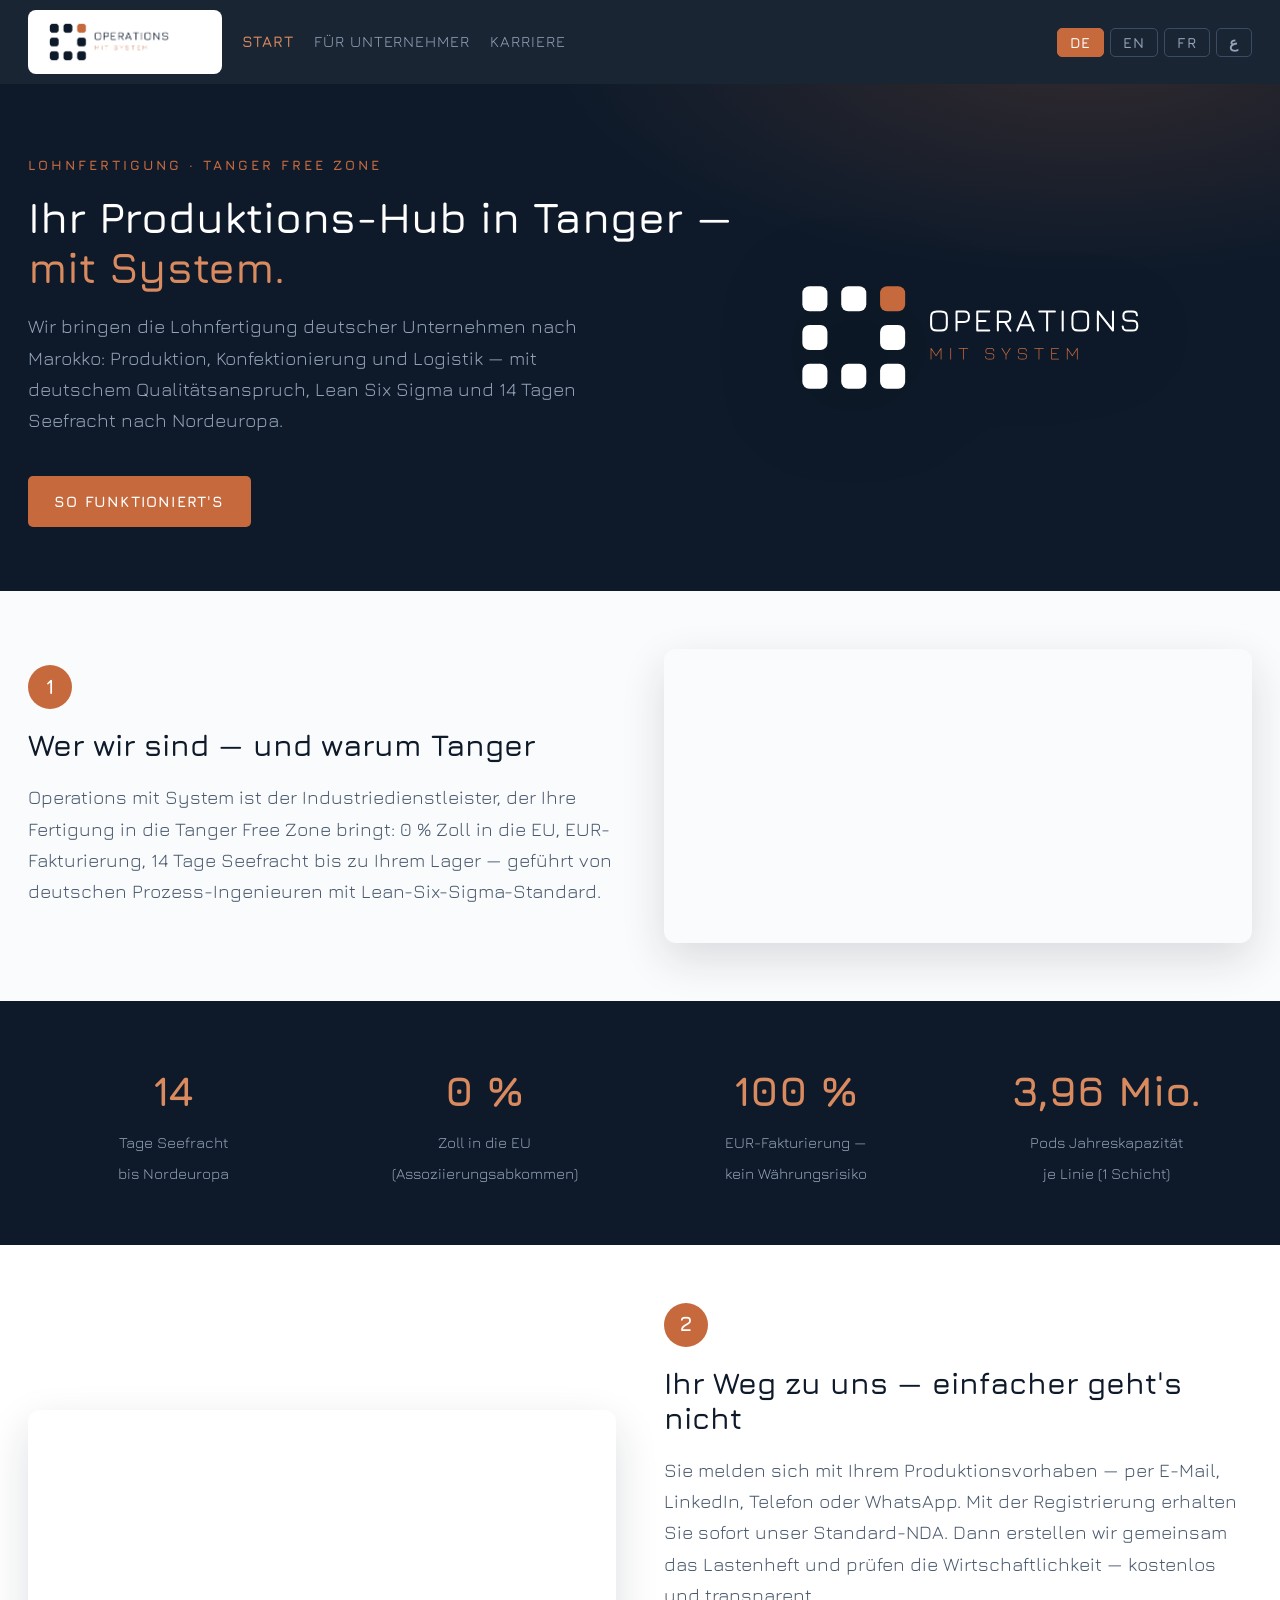
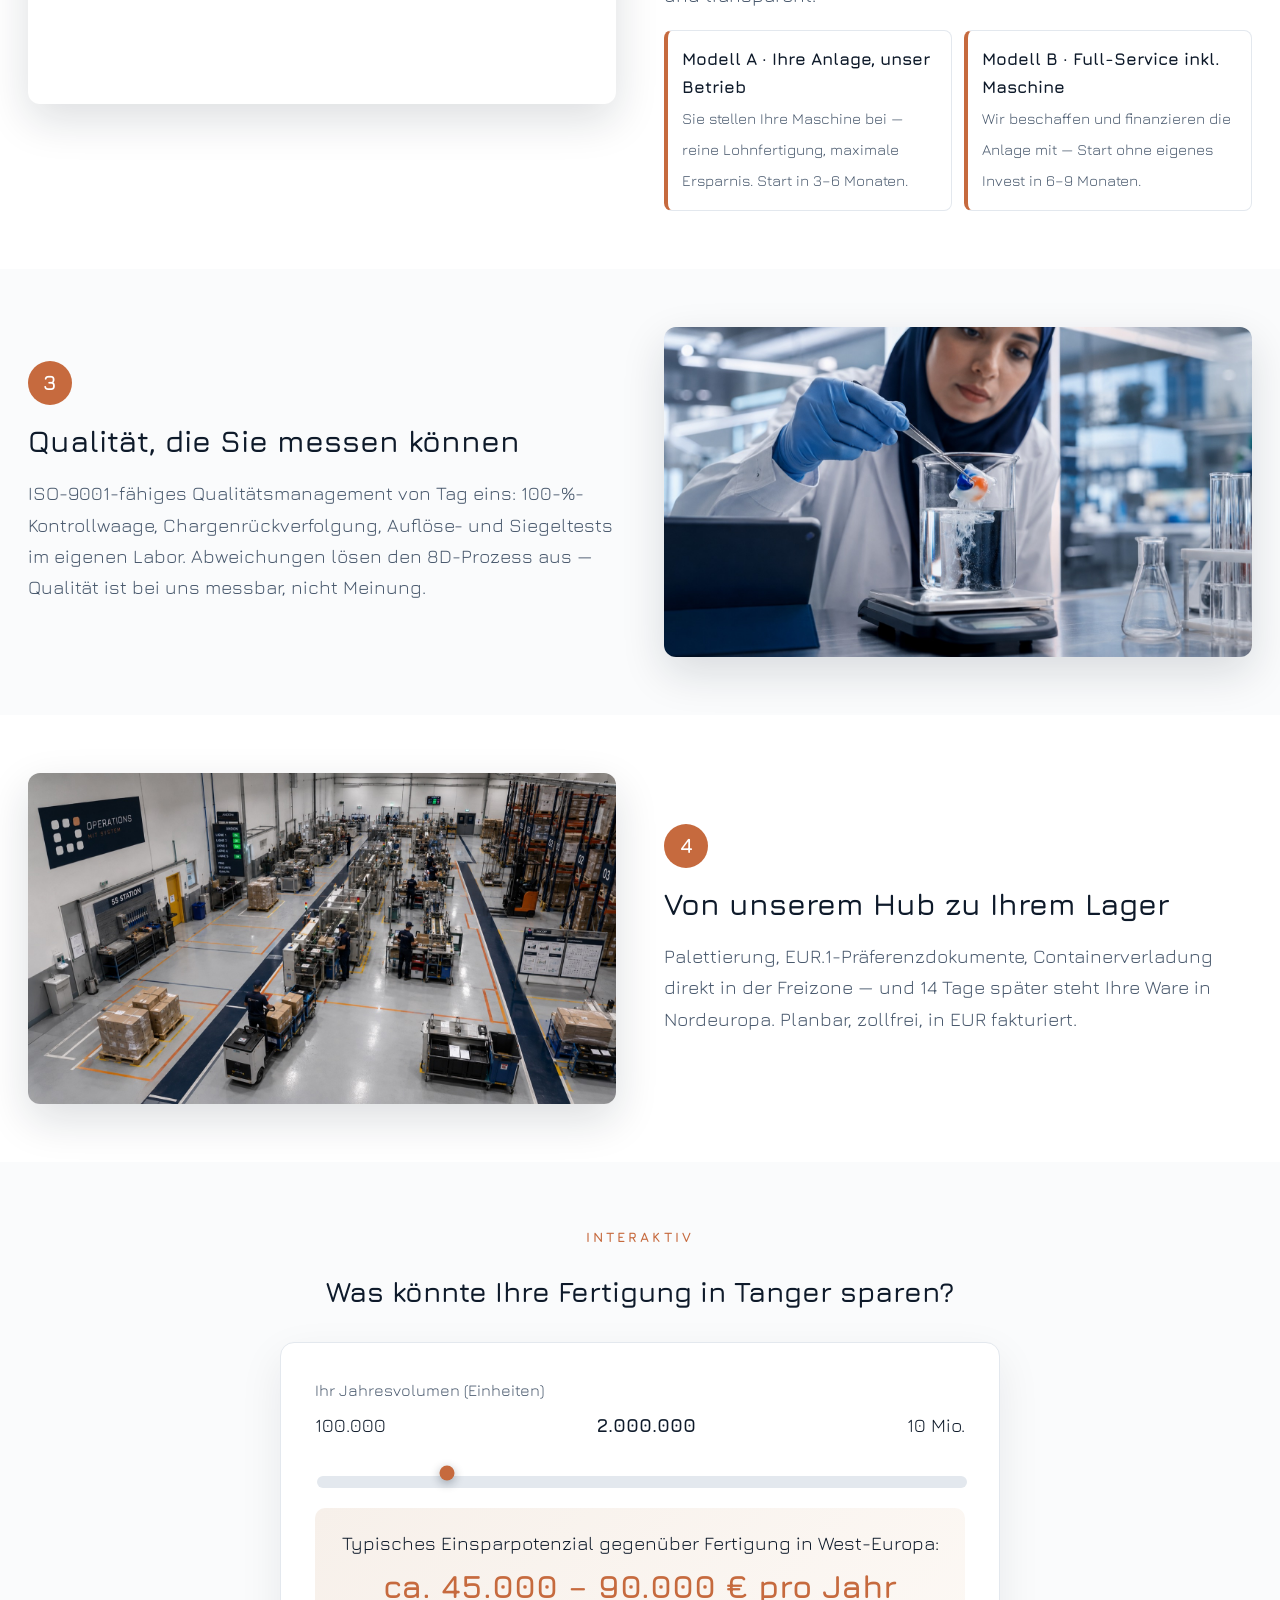
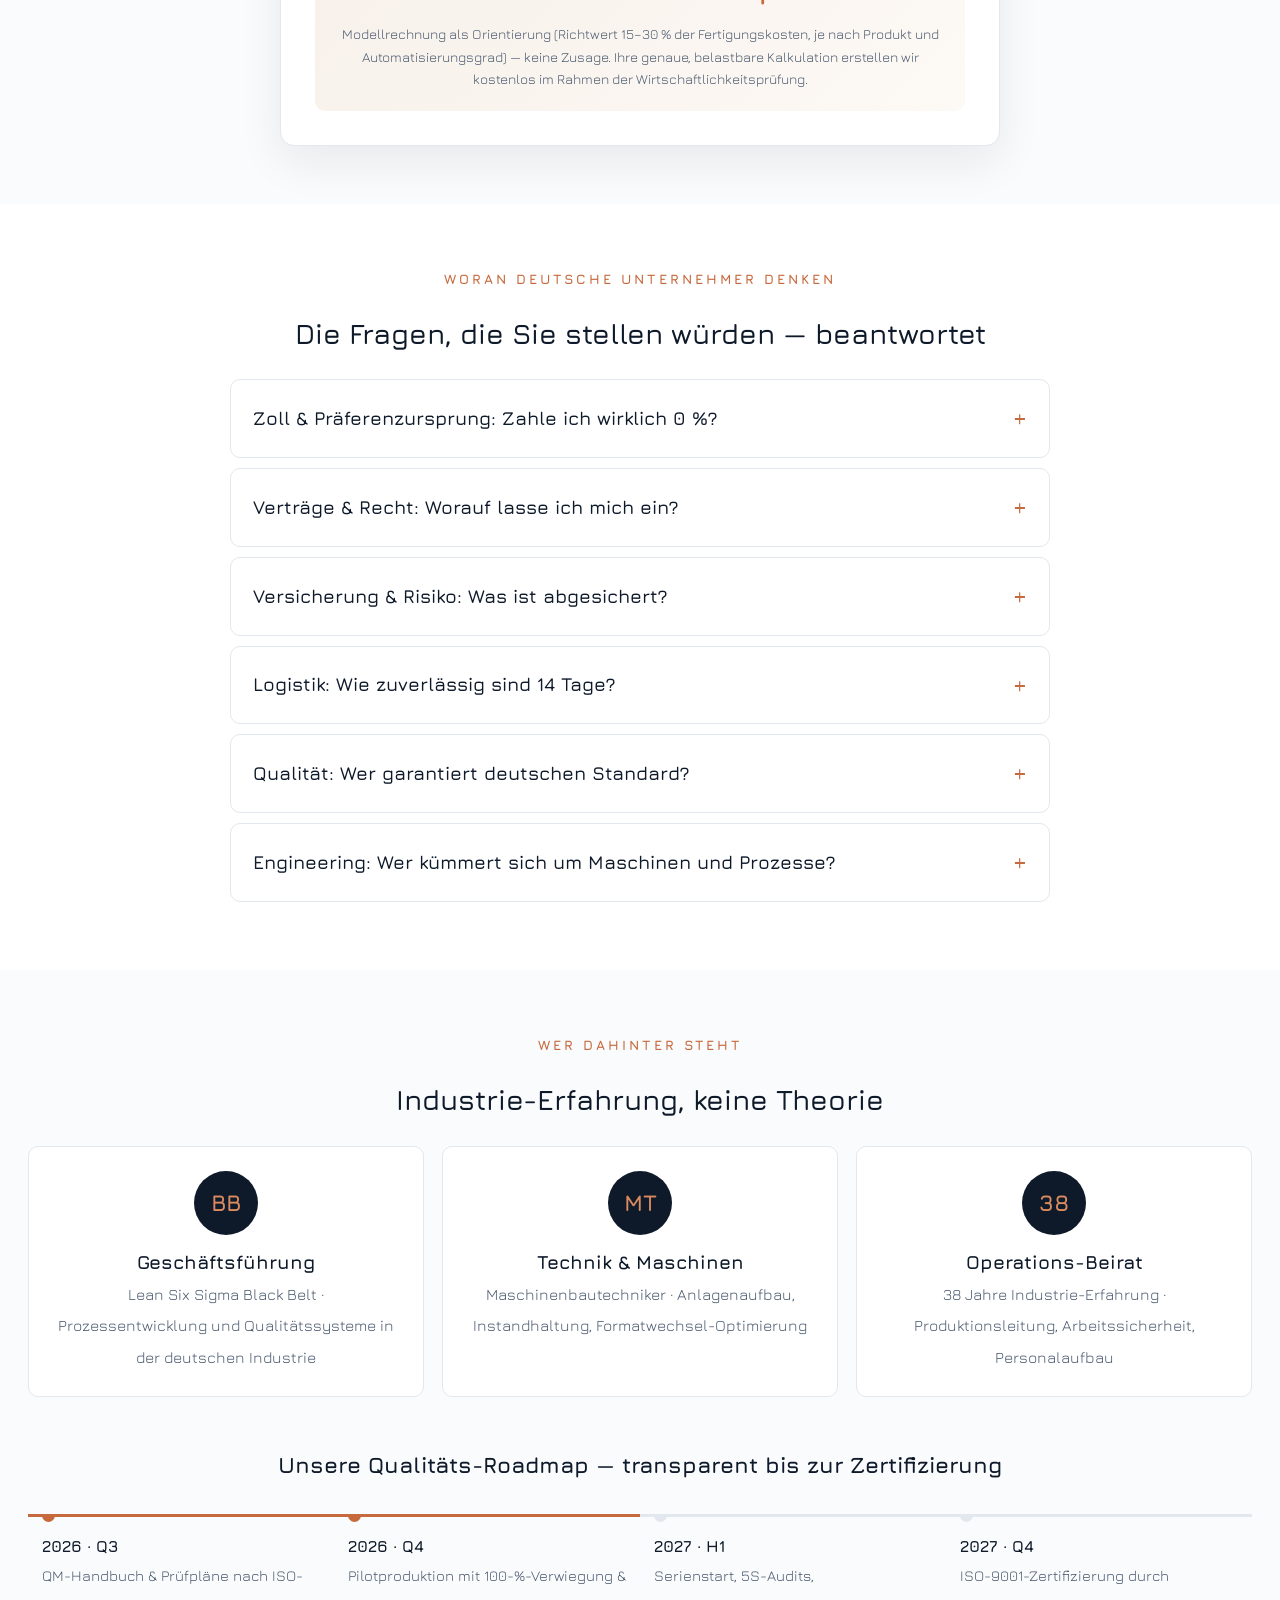
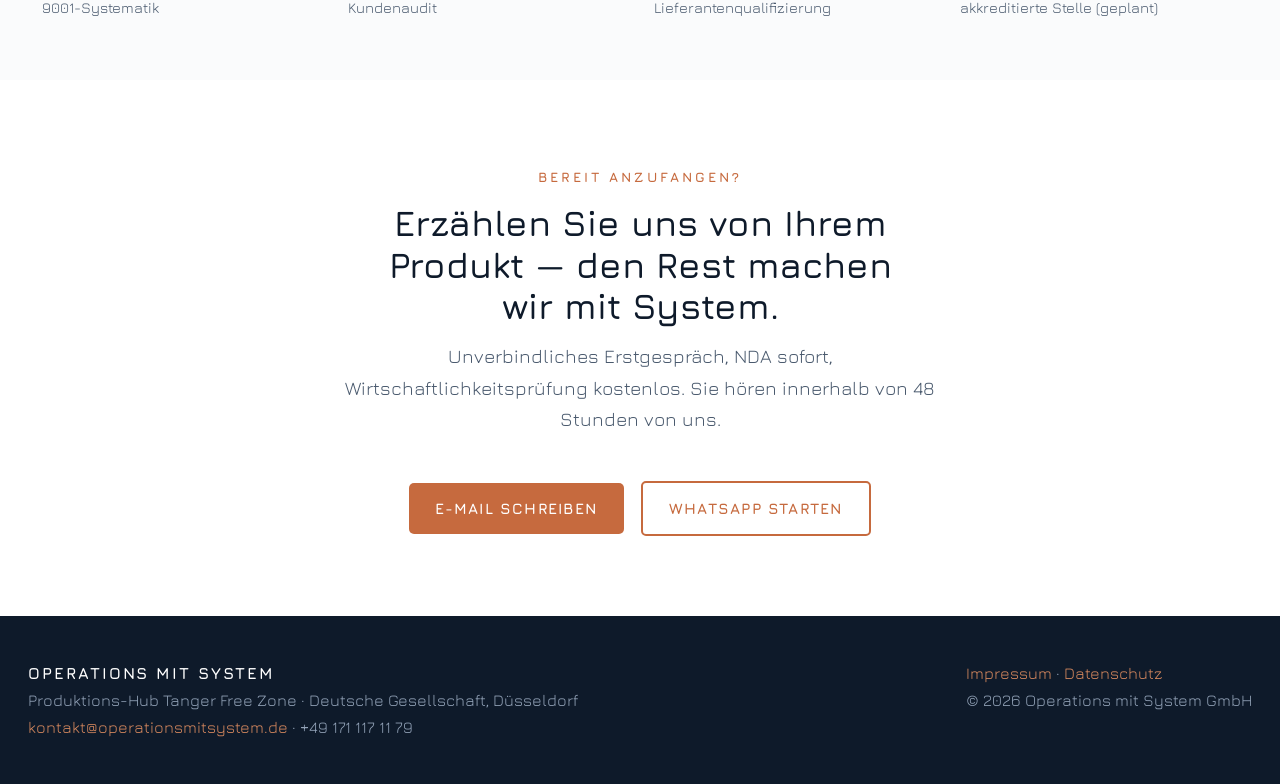
==== commit 71c0abad: "Website v2: Mehrsprachig (DE/EN/FR/AR), Unternehmer- und Karriere-Seite, Videos, Rechner, Impressum/" ====
--- a/index.html
+++ b/index.html
@@ -1,281 +1,246 @@
 <!DOCTYPE html>
 <html lang="de">
 <head>
-<meta charset="UTF-8">
-<meta name="viewport" content="width=device-width, initial-scale=1.0">
+<meta charset="utf-8">
+<meta name="viewport" content="width=device-width, initial-scale=1">
+<title>Operations mit System — Ihr Produktions-Hub in Tanger</title>
+<meta name="description" content="Lohnfertigung, Konfektionierung und Logistik in der Tanger Free Zone: 15–30 % günstiger, 0 % Zoll in die EU, 14 Tage Seefracht. Deutscher Qualitätsanspruch, Lean Six Sigma.">
+<meta property="og:title" content="Operations mit System — Ihr Produktions-Hub in Tanger">
+<meta property="og:description" content="Lohnfertigung in der Tanger Free Zone: 15–30 % günstiger, 0 % Zoll, 14 Tage Seefracht nach Nordeuropa.">
+<meta property="og:image" content="https://operationsmitsystem.de/hub_uebersicht.jpg">
+<meta property="og:url" content="https://operationsmitsystem.de/">
+<meta property="og:type" content="website">
 <link rel="icon" type="image/svg+xml" href="favicon.svg">
-<meta property="og:type" content="website">
-<meta property="og:locale" content="de_DE">
-<meta property="og:site_name" content="Operations mit System">
-<meta property="og:title" content="Operations mit System ‚Äì 3PL & Auftragsfertigung in der Tanger Free Zone">
-<meta property="og:description" content="Auftragsfertigung, Konfektionierung, Lager & Fulfillment in der Tanger Free Zone ‚Äì in Euro fakturiert, zollfrei in die EU, mit deutschem Ansprechpartner.">
-<meta property="og:url" content="https://operationsmitsystem.de/">
-<meta property="og:image" content="https://operationsmitsystem.de/og.png">
-<meta name="twitter:card" content="summary_large_image">
-<title>Operations mit System ‚Äì 3PL &amp; Auftragsfertigung in der Tanger Free Zone</title>
-<meta name="description" content="Operations mit System ‚Äì Ihr Partner f√ºr 3PL-Dienstleistungen und outgesourcte Produktion in der Tanger Free Zone (Marokko). Auftragsfertigung, Konfektionierung, Lager &amp; Fulfillment f√ºr deutsche und europ√§ische Unternehmen.">
-<link rel="stylesheet" href="fonts.css">
-<link rel="alternate" hreflang="de" href="https://operationsmitsystem.de/">
-<link rel="alternate" hreflang="en" href="https://operationsmitsystem.de/en.html">
-<link rel="alternate" hreflang="fr" href="https://operationsmitsystem.de/fr.html">
-<link rel="alternate" hreflang="ar" href="https://operationsmitsystem.de/ar.html">
-<link rel="alternate" hreflang="x-default" href="https://operationsmitsystem.de/">
+<link href="https://fonts.googleapis.com/css2?family=Jura:wght@400;600;700&display=swap" rel="stylesheet">
 <style>
-
-:root{
-  --ink:#0E1A2A; --ink-2:#16283E; --copper:#C66A3E; --copper-soft:#D98B62;
-  --paper:#FFFFFF; --paper-2:#F4F6F8; --grey:#5A6572; --line:rgba(14,26,42,.12);
-}
-*{margin:0;padding:0;box-sizing:border-box}
-html{scroll-behavior:smooth}
-body{font-family:-apple-system,BlinkMacSystemFont,'Segoe UI',Roboto,Helvetica,Arial,sans-serif;color:var(--ink);background:var(--paper);line-height:1.65;font-size:17px}
-h1,h2,h3,.brand{font-family:'Jura',sans-serif;font-weight:500;letter-spacing:.04em}
-a{color:var(--copper);text-decoration:none}
-a:hover{text-decoration:underline}
-.wrap{max-width:1080px;margin:0 auto;padding:0 24px}
-
-/* Header */
-header{position:sticky;top:0;background:rgba(255,255,255,.94);backdrop-filter:blur(8px);border-bottom:1px solid var(--line);z-index:10}
-.nav{display:flex;align-items:center;justify-content:space-between;padding:14px 0}
-.nav .logo{display:flex;align-items:center;gap:12px}
-.nav .logo svg{height:34px;width:auto}
-.nav .brand{font-size:15px;letter-spacing:.10em;line-height:1.25}
-.nav .brand small{display:block;font-weight:300;font-size:10px;letter-spacing:.28em;color:var(--copper)}
-.nav nav{display:flex;gap:26px;font-size:14px}
-.nav nav a{color:var(--ink);opacity:.85}
-@media(max-width:760px){.nav nav{display:none}}
-.lang{display:flex;gap:12px;font-size:13px;font-family:'Jura';letter-spacing:.08em}
-.lang a{color:var(--ink);opacity:.65}
-.lang a.cur{color:var(--copper);opacity:1;font-weight:600;text-decoration:none}
-
-/* Hero */
-.hero{background:linear-gradient(180deg,var(--ink) 0%,var(--ink-2) 100%);color:var(--paper);position:relative;overflow:hidden}
-.hero .grid-bg{position:absolute;inset:0;opacity:.07;background-image:radial-gradient(closest-side,#fff 72%,transparent 74%);background-size:34px 34px;mask-image:linear-gradient(180deg,transparent, #000 30%, #000 70%, transparent)}
-.hero .wrap{position:relative;padding:110px 24px 96px}
-.hero .badge{display:inline-block;border:1px solid rgba(255,255,255,.35);border-radius:100px;font-size:12.5px;letter-spacing:.14em;padding:7px 18px;margin-bottom:34px;color:#E8DCD2}
-.hero h1{font-size:clamp(30px,5vw,52px);line-height:1.16;letter-spacing:.05em;max-width:820px}
-.hero h1 em{font-style:normal;color:var(--copper-soft)}
-.hero p.lead{margin-top:26px;max-width:640px;font-size:clamp(16px,2vw,19px);color:rgba(255,255,255,.82)}
-.hero .cta{margin-top:42px;display:flex;gap:16px;flex-wrap:wrap}
-.btn{display:inline-block;padding:14px 30px;border-radius:8px;font-size:15.5px;font-weight:600}
-.btn-copper{background:var(--copper);color:#fff}
-.btn-copper:hover{background:#B25E36;text-decoration:none}
-.btn-ghost{border:1px solid rgba(255,255,255,.45);color:#fff}
-.btn-ghost:hover{border-color:#fff;text-decoration:none}
-
-/* Sections */
-section{padding:84px 0}
-section.alt{background:var(--paper-2)}
-.kicker{font-family:'Jura';font-weight:500;font-size:13px;letter-spacing:.30em;color:var(--copper);text-transform:uppercase;margin-bottom:14px}
-h2{font-size:clamp(24px,3.4vw,34px);letter-spacing:.05em;margin-bottom:18px}
-.intro{max-width:720px;color:var(--grey)}
-
-/* Cards */
-.cards{display:grid;grid-template-columns:repeat(auto-fit,minmax(240px,1fr));gap:22px;margin-top:44px}
-.card{background:var(--paper);border:1px solid var(--line);border-radius:14px;padding:30px 26px}
-section.alt .card{background:var(--paper)}
-.card .pod{width:38px;height:38px;border-radius:11px;background:var(--ink);margin-bottom:18px;position:relative}
-.card .pod::after{content:'';position:absolute;right:-7px;bottom:-7px;width:14px;height:14px;border-radius:4.5px;background:var(--copper)}
-.card h3{font-size:17.5px;letter-spacing:.05em;margin-bottom:10px}
-.card p{font-size:15px;color:var(--grey)}
-.card .soon{display:inline-block;margin-top:14px;font-size:11.5px;letter-spacing:.12em;color:var(--copper);border:1px solid rgba(198,106,62,.4);padding:3px 10px;border-radius:100px}
-
-/* Why Tanger */
-.split{display:grid;grid-template-columns:1.05fr .95fr;gap:56px;align-items:start;margin-top:10px}
-@media(max-width:860px){.split{grid-template-columns:1fr}}
-.facts{display:grid;gap:0;border-top:1px solid var(--line)}
-.fact{display:grid;grid-template-columns:120px 1fr;gap:18px;padding:20px 0;border-bottom:1px solid var(--line)}
-.fact b{font-family:'Jura';font-weight:500;font-size:24px;color:var(--copper);letter-spacing:.03em}
-.fact span{color:var(--grey);font-size:15px;align-self:center}
-
-/* Roadmap */
-.roadmap{margin-top:46px;display:grid;gap:0;border-left:2px solid var(--line);padding-left:0}
-.step{position:relative;padding:0 0 34px 34px}
-.step::before{content:'';position:absolute;left:-8px;top:4px;width:14px;height:14px;border-radius:4.5px;background:var(--ink)}
-.step.done::before{background:var(--copper)}
-.step .when{font-family:'Jura';font-weight:500;font-size:13px;letter-spacing:.22em;color:var(--copper);text-transform:uppercase}
-.step h3{font-size:17px;margin:6px 0 4px}
-.step p{font-size:15px;color:var(--grey);max-width:560px}
-
-/* Contact */
-.contact-box{margin-top:40px;display:grid;grid-template-columns:1fr 1fr;gap:22px}
-@media(max-width:760px){.contact-box{grid-template-columns:1fr}}
-.loc{border:1px solid var(--line);border-radius:14px;padding:28px}
-.loc h3{font-size:16px;letter-spacing:.08em;margin-bottom:8px}
-.loc p{font-size:15px;color:var(--grey)}
-.contact-mail{margin-top:34px;font-size:clamp(18px,2.6vw,24px);font-family:'Jura';letter-spacing:.05em}
-
-/* Footer */
-footer{background:var(--ink);color:rgba(255,255,255,.75);font-size:14px}
-footer .top{display:flex;align-items:center;justify-content:space-between;gap:20px;padding:38px 0;border-bottom:1px solid rgba(255,255,255,.12);flex-wrap:wrap}
-footer .top svg{height:40px;width:auto}
-footer .legal{padding:30px 0 46px;display:grid;grid-template-columns:1fr 1fr;gap:36px}
-@media(max-width:760px){footer .legal{grid-template-columns:1fr}}
-footer h4{font-family:'Jura';font-weight:500;font-size:13px;letter-spacing:.22em;color:#fff;text-transform:uppercase;margin-bottom:12px}
-footer p{margin-bottom:8px}
-footer a{color:var(--copper-soft)}
-.fineprint{padding:18px 0 26px;font-size:12.5px;color:rgba(255,255,255,.45)}
+  :root{--navy:#0E1A2A;--copper:#C66A3E;--copper-soft:#D98A5F;--bg:#FAFBFC;--surface:#fff;--ink:#0E1A2A;--ink2:#4A5A6E;--line:#E3E8EE}
+  *{box-sizing:border-box}
+  html{font-size:19px}
+  body{margin:0;background:var(--bg);color:var(--ink);font-family:"Jura","Avenir Next",sans-serif;line-height:1.65}
+  .wrap{max-width:1280px;margin:0 auto;padding:0 28px}
+  .eyebrow{font-size:.72rem;letter-spacing:.22em;text-transform:uppercase;color:var(--copper);font-weight:700}
+  h1,h2{line-height:1.15;font-weight:600}
+  .concept{position:sticky;top:0;z-index:60;background:var(--copper);color:#fff;text-align:center;font-size:.75rem;letter-spacing:.12em;text-transform:uppercase;padding:6px}
+  nav{position:sticky;top:0;z-index:50;background:rgba(14,26,42,.95);backdrop-filter:blur(8px);direction:ltr}
+  nav .wrap{display:flex;align-items:center;height:62px;gap:20px}
+  nav img{height:64px;background:#fff;border-radius:8px;padding:6px 14px}
+  nav .wrap{height:84px}
+  .lang{margin-left:auto;display:flex;gap:6px}
+  .lang button{background:transparent;border:1px solid #3A4C63;color:#93A3B8;border-radius:5px;padding:5px 12px;cursor:pointer;font:600 .78rem "Jura";letter-spacing:.08em}
+  .lang button.on{background:var(--copper);border-color:var(--copper);color:#fff}
+  .hero{background:radial-gradient(900px 400px at 85% -10%,rgba(198,106,62,.2),transparent 60%),var(--navy);color:#fff;padding:64px 0}
+  .hero .wrap{display:grid;grid-template-columns:1.2fr .8fr;gap:44px;align-items:center}
+  .hero h1{font-size:clamp(1.7rem,3.4vw,2.5rem);margin:.3em 0}
+  .hero h1 em{font-style:normal;color:var(--copper-soft)}
+  .hero p{color:#93A3B8;max-width:46ch}
+  .hero video{width:100%;border-radius:12px;box-shadow:0 24px 60px rgba(0,0,0,.45)}
+  .cta{display:inline-block;margin-top:20px;background:var(--copper);color:#fff;text-decoration:none;padding:13px 26px;border-radius:5px;letter-spacing:.08em;text-transform:uppercase;font-size:.8rem;font-weight:700}
+  section{padding:58px 0}
+  .split{display:grid;grid-template-columns:1fr 1fr;gap:48px;align-items:center}
+  .split video,.split img,.ph{width:100%;border-radius:12px;box-shadow:0 16px 44px rgba(14,26,42,.14);display:block}
+  .ph{aspect-ratio:16/9;background:repeating-linear-gradient(45deg,#E4E9EF,#E4E9EF 12px,#EDF1F5 12px,#EDF1F5 24px);display:grid;place-items:center;color:var(--ink2);font-size:.85rem;text-align:center;padding:20px}
+  .split h2{font-size:1.6rem;margin:.3em 0 .4em}
+  .split p{color:var(--ink2);max-width:52ch}
+  .num{display:inline-grid;place-items:center;width:44px;height:44px;border-radius:50%;background:var(--copper);color:#fff;font-weight:700;font-size:1.1rem;margin-bottom:10px}
+  section:nth-of-type(even){background:var(--surface)}
+  .models{display:grid;grid-template-columns:1fr 1fr;gap:12px;margin-top:14px}
+  .model{border:1px solid var(--line);border-left:4px solid var(--copper);border-radius:8px;padding:14px;background:var(--surface)}
+  .model b{display:block;font-size:.9rem}.model span{font-size:.8rem;color:var(--ink2)}
+  .ctaband{background:linear-gradient(180deg,var(--surface),#F1ECE6);padding:80px 0}
+  /* Stats-Band */
+  .stats{background:var(--navy);color:#fff;padding:56px 0}
+  .stats .wrap{display:grid;grid-template-columns:repeat(4,1fr);gap:20px;text-align:center}
+  .stats b{display:block;font-size:2.2rem;color:var(--copper-soft);font-variant-numeric:tabular-nums}
+  .stats span{font-size:.8rem;color:#93A3B8}
+  @media(max-width:820px){.stats .wrap{grid-template-columns:1fr 1fr}}
+  /* Rechner */
+  .calc{background:var(--surface);border:1px solid var(--line);border-radius:14px;padding:34px;box-shadow:0 16px 44px rgba(14,26,42,.08);max-width:720px;margin:34px auto 0}
+  .calc label{font-size:.85rem;color:var(--ink2);display:block;margin-bottom:6px}
+  .calc input[type=range]{width:100%;accent-color:var(--copper);height:34px;cursor:pointer}
+  .calc input[type=range]::-webkit-slider-runnable-track{height:12px;border-radius:8px;background:var(--line)}
+  .calc input[type=range]::-webkit-slider-thumb{-webkit-appearance:none;width:34px;height:34px;border-radius:50%;background:var(--copper);border:4px solid #fff;box-shadow:0 3px 10px rgba(14,26,42,.3);margin-top:-11px}
+  .calc .row{display:flex;justify-content:space-between;font-variant-numeric:tabular-nums;margin-bottom:22px}
+  .calc .result{background:linear-gradient(135deg,#F7F0EA,#FDF9F5);border-radius:10px;padding:20px;text-align:center}
+  .calc .result b{font-size:1.7rem;color:var(--copper)}
+  .calc .note{font-size:.72rem;color:var(--ink2);margin-top:10px}
+  /* FAQ */
+  .faq{max-width:820px;margin:30px auto 0}
+  .faq details{background:var(--surface);border:1px solid var(--line);border-radius:10px;margin-bottom:10px;overflow:hidden}
+  .faq summary{cursor:pointer;padding:18px 22px;font-weight:600;list-style:none;display:flex;justify-content:space-between;align-items:center}
+  .faq summary::after{content:"+";color:var(--copper);font-size:1.3rem;font-weight:400}
+  .faq details[open] summary::after{content:"–"}
+  .faq details div{padding:0 22px 18px;color:var(--ink2);font-size:.92rem}
+  /* Team + Roadmap */
+  .team{display:grid;grid-template-columns:repeat(3,1fr);gap:18px;margin-top:30px}
+  .tcard{background:var(--surface);border:1px solid var(--line);border-radius:10px;padding:24px;text-align:center}
+  .tcard .avatar{width:64px;height:64px;border-radius:50%;background:var(--navy);color:var(--copper-soft);display:grid;place-items:center;font-weight:700;font-size:1.2rem;margin:0 auto 12px}
+  .tcard b{display:block}.tcard span{font-size:.82rem;color:var(--ink2)}
+  @media(max-width:820px){.team{grid-template-columns:1fr}}
+  .roadmap{display:flex;gap:0;margin-top:30px;overflow-x:auto}
+  .rstep{flex:1;min-width:150px;border-top:3px solid var(--line);padding:16px 14px 0;position:relative}
+  .rstep::before{content:"";position:absolute;top:-8px;left:14px;width:13px;height:13px;border-radius:50%;background:var(--line)}
+  .rstep.done{border-top-color:var(--copper)}.rstep.done::before{background:var(--copper)}
+  .rstep b{font-size:.85rem;display:block}.rstep span{font-size:.78rem;color:var(--ink2)}
+  .cta.ghost2{background:transparent;border:2px solid var(--copper);color:var(--copper);margin-left:12px}
+  footer{background:var(--navy);color:#93A3B8;padding:44px 0;font-size:.85rem}
+  footer .wrap{display:flex;justify-content:space-between;flex-wrap:wrap;gap:20px}
+  footer a{color:var(--copper-soft);text-decoration:none}
+  @media(max-width:820px){.hero .wrap,.split{grid-template-columns:1fr}.split.rev video,.split.rev .ph{order:-1}}
 </style>
 </head>
 <body>
-
-<header>
-  <div class="wrap nav">
-    <div class="logo">
-      <svg xmlns="http://www.w3.org/2000/svg" viewBox="0 0 240 240" width="240" height="240"><rect x="29.80" y="29.80" width="44.00" height="44.00" rx="12.32" fill="#0E1A2A"/><rect x="98.00" y="29.80" width="44.00" height="44.00" rx="12.32" fill="#0E1A2A"/><rect x="166.20" y="29.80" width="44.00" height="44.00" rx="12.32" fill="#C66A3E"/><rect x="29.80" y="98.00" width="44.00" height="44.00" rx="12.32" fill="#0E1A2A"/><rect x="166.20" y="98.00" width="44.00" height="44.00" rx="12.32" fill="#0E1A2A"/><rect x="29.80" y="166.20" width="44.00" height="44.00" rx="12.32" fill="#0E1A2A"/><rect x="98.00" y="166.20" width="44.00" height="44.00" rx="12.32" fill="#0E1A2A"/><rect x="166.20" y="166.20" width="44.00" height="44.00" rx="12.32" fill="#0E1A2A"/></svg>
-      <div class="brand">OPERATIONS<small>MIT SYSTEM</small></div>
+<nav><div class="wrap">
+  <img src="logo_hell.png" alt="Operations mit System">
+  <a href="index.html" style="color:#D98A5F;text-decoration:none;font-size:.82rem;letter-spacing:.06em;text-transform:uppercase;font-weight:600" data-i="navStart">Start</a>
+  <a href="unternehmer.html" style="color:#93A3B8;text-decoration:none;font-size:.82rem;letter-spacing:.06em;text-transform:uppercase" data-i="navUnt">Für Unternehmer</a>
+  <a href="karriere.html" style="color:#93A3B8;text-decoration:none;font-size:.82rem;letter-spacing:.06em;text-transform:uppercase" data-i="navKar">Karriere</a>
+  <div class="lang"><button class="on" data-lang="de">DE</button><button data-lang="en">EN</button><button data-lang="fr">FR</button><button data-lang="ar">ع</button></div>
+</div></nav>
+
+<header class="hero"><div class="wrap">
+  <div>
+    <span class="eyebrow" data-i="heroEyebrow">Lohnfertigung · Tanger Free Zone</span>
+    <h1 data-i="heroH" >Ihr Produktions-Hub in Tanger — <em>mit System.</em></h1>
+    <p data-i="heroP">Wir bringen die Lohnfertigung deutscher Unternehmen nach Marokko: Produktion, Konfektionierung und Logistik — mit deutschem Qualitätsanspruch, Lean Six Sigma und 14 Tagen Seefracht nach Nordeuropa.</p>
+    <a class="cta" href="#s1" data-i="heroCta">So funktioniert's</a>
+  </div>
+  <img src="logo_transparent.svg" alt="Operations mit System" style="width:100%;max-width:480px;justify-self:center;filter:drop-shadow(0 12px 40px rgba(0,0,0,.35))">
+</div></header>
+
+<section id="s1"><div class="wrap split">
+  <div>
+    <span class="num">1</span>
+    <h2 data-i="s1h">Wer wir sind — und warum Tanger</h2>
+    <p data-i="s1p">Operations mit System ist der Industriedienstleister, der Ihre Fertigung in die Tanger Free Zone bringt: 0 % Zoll in die EU, EUR-Fakturierung, 14 Tage Seefracht bis zu Ihrem Lager — geführt von deutschen Prozess-Ingenieuren mit Lean-Six-Sigma-Standard.</p>
+  </div>
+  <video src="clip2_halle.mp4" autoplay muted loop playsinline></video>
+</div></section>
+
+<div class="stats"><div class="wrap">
+  <div><b>14</b><span>Tage Seefracht<br>bis Nordeuropa</span></div>
+  <div><b>0 %</b><span>Zoll in die EU<br>(Assoziierungsabkommen)</span></div>
+  <div><b>100 %</b><span>EUR-Fakturierung —<br>kein Währungsrisiko</span></div>
+  <div><b>3,96 Mio.</b><span>Pods Jahreskapazität<br>je Linie (1 Schicht)</span></div>
+</div></div>
+
+<section id="s2"><div class="wrap split rev">
+  <video src="clip4_beratung.mp4" autoplay muted loop playsinline></video>
+  <div>
+    <span class="num">2</span>
+    <h2 data-i="s2h">Ihr Weg zu uns — einfacher geht's nicht</h2>
+    <p data-i="s2p">Sie melden sich mit Ihrem Produktionsvorhaben — per E-Mail, LinkedIn, Telefon oder WhatsApp. Mit der Registrierung erhalten Sie sofort unser Standard-NDA. Dann erstellen wir gemeinsam das Lastenheft und prüfen die Wirtschaftlichkeit — kostenlos und transparent.</p>
+    <div class="models">
+      <div class="model"><b data-i="mAh">Modell A · Ihre Anlage, unser Betrieb</b><span data-i="mAp">Sie stellen Ihre Maschine bei — reine Lohnfertigung, maximale Ersparnis. Start in 3–6 Monaten.</span></div>
+      <div class="model"><b data-i="mBh">Modell B · Full-Service inkl. Maschine</b><span data-i="mBp">Wir beschaffen und finanzieren die Anlage mit — Start ohne eigenes Invest in 6–9 Monaten.</span></div>
     </div>
-    <nav>
-      <a href="#leistungen">Leistungen</a>
-      <a href="#standort">Standort Tanger</a>
-      <a href="#roadmap">Roadmap</a>
-      <a href="#ueber-uns">√úber uns</a>
-      <a href="#kontakt">Kontakt</a>
-    </nav>
-    <div class="lang"><a class="cur" href="index.html">DE</a><a href="en.html">EN</a><a href="fr.html">FR</a><a href="ar.html">AR</a></div>
-  </div>
-</header>
-
-<div class="hero">
-  <div class="grid-bg"></div>
-  <div class="wrap">
-    <span class="badge">STARTUP ¬∑ D√úSSELDORF ‚Üí TANGER FREE ZONE</span>
-    <h1>Produktion und Logistik<br>ausgelagert ‚Äî <em>mit System.</em></h1>
-    <p class="lead">Wir bauen eine Plattform f√ºr Auftragsfertigung und 3PL-Dienstleistungen in der Tanger Free Zone (Marokko) ‚Äì f√ºr deutsche und europ√§ische Unternehmen, die Produktion, Konfektionierung und Fulfillment auslagern wollen. In Euro fakturiert, zollfrei in die EU, mit deutschem Ansprechpartner.</p>
-    <div class="cta">
-      <a class="btn btn-copper" href="#kontakt">Gespr√§ch vereinbaren</a>
-      <a class="btn btn-ghost" href="#leistungen">Was wir aufbauen</a>
+  </div>
+</div></section>
+
+<section id="s3"><div class="wrap split">
+  <div>
+    <span class="num">3</span>
+    <h2 data-i="s3h">Qualität, die Sie messen können</h2>
+    <p data-i="s3p">ISO-9001-fähiges Qualitätsmanagement von Tag eins: 100-%-Kontrollwaage, Chargenrückverfolgung, Auflöse- und Siegeltests im eigenen Labor. Abweichungen lösen den 8D-Prozess aus — Qualität ist bei uns messbar, nicht Meinung.</p>
+  </div>
+  <img src="labor_bild.jpg" alt="Qualitätsprüfung: Auflösetest eines wasserlöslichen Pods im Labor">
+</div></section>
+
+<section id="s4"><div class="wrap split rev">
+  <img src="hub_uebersicht.jpg" alt="Der OMS-Hub von oben: Lean-Produktion und Hochregallager unter einem Dach">
+  <div>
+    <span class="num">4</span>
+    <h2 data-i="s4h">Von unserem Hub zu Ihrem Lager</h2>
+    <p data-i="s4p">Palettierung, EUR.1-Präferenzdokumente, Containerverladung direkt in der Freizone — und 14 Tage später steht Ihre Ware in Nordeuropa. Planbar, zollfrei, in EUR fakturiert.</p>
+  </div>
+</div></section>
+
+<section id="rechner"><div class="wrap">
+  <div style="text-align:center"><span class="eyebrow" data-i="calcEye">Interaktiv</span>
+  <h2 data-i="calcH">Was könnte Ihre Fertigung in Tanger sparen?</h2></div>
+  <div class="calc">
+    <label for="vol" data-i="calcLabel">Ihr Jahresvolumen (Einheiten)</label>
+    <div class="row"><span>100.000</span><b id="volOut">2.000.000</b><span>10 Mio.</span></div>
+    <input type="range" id="vol" min="100000" max="10000000" step="100000" value="2000000">
+    <div class="result">
+      <span data-i="calcIntro">Typisches Einsparpotenzial gegenüber Fertigung in West-Europa:</span><br>
+      <b id="saveOut">ca. 45.000 – 90.000 € pro Jahr</b>
+      <div class="note" data-i="calcNote">Modellrechnung als Orientierung (Richtwert 15–30 % der Fertigungskosten, je nach Produkt und Automatisierungsgrad) — keine Zusage. Ihre genaue, belastbare Kalkulation erstellen wir kostenlos im Rahmen der Wirtschaftlichkeitsprüfung.</div>
     </div>
   </div>
-</div>
-
-<section id="leistungen">
-  <div class="wrap">
-    <div class="kicker">Leistungen</div>
-    <h2>Was wir f√ºr Sie √ºbernehmen</h2>
-    <p class="intro">Wir verstehen uns als verl√§ngerte Werkbank und Logistikpartner in einem: Sie behalten Produkt, Marke und Kunden ‚Äì wir √ºbernehmen Fertigung, Verpackung und Warenfluss. Unsere erste Produktionslinie ist in Planung; Start der Pilotfertigung ist f√ºr Ende 2026 vorgesehen.</p>
-    <div class="cards">
-      <div class="card">
-        <div class="pod"></div>
-        <h3>AUFTRAGSFERTIGUNG</h3>
-        <p>Lohnfertigung nach Ihren Spezifikationen und Rezepturen ‚Äì vom Pulvermischen bis zur fertigen Produkteinheit, dokumentiert und qualit√§tsgepr√ºft.</p>
-        <span class="soon">IM AUFBAU ¬∑ AB 2027</span>
-      </div>
-      <div class="card">
-        <div class="pod"></div>
-        <h3>KONFEKTIONIERUNG &amp; VERPACKUNG</h3>
-        <p>Abf√ºllen, Z√§hlen, Verwiegen, Versiegeln, Etikettieren ‚Äì auch viele kleine Lose und Sprachvarianten wirtschaftlich abgebildet.</p>
-        <span class="soon">IM AUFBAU ¬∑ AB 2027</span>
-      </div>
-      <div class="card">
-        <div class="pod"></div>
-        <h3>LAGER &amp; FULFILLMENT (3PL)</h3>
-        <p>Klimatisierte Lagerung in der Freizone, Bestandsf√ºhrung, Kommissionierung und Versand-Handling ab Tanger Med ‚Äì Container wie St√ºckgut.</p>
-        <span class="soon">IM AUFBAU ¬∑ AB 2027</span>
-      </div>
-      <div class="card">
-        <div class="pod"></div>
-        <h3>BESCHAFFUNG &amp; SUPPLY CHAIN</h3>
-        <p>Auf Wunsch √ºbernehmen wir den Einkauf Ihrer Roh- und Packstoffe und b√ºndeln Mengen ‚Äì transparent und mit offener Kalkulation.</p>
-        <span class="soon">PERSPEKTIVE</span>
-      </div>
-    </div>
-  </div>
-</section>
-
-<section class="alt" id="standort">
-  <div class="wrap">
-    <div class="kicker">Standort</div>
-    <h2>Warum Tanger Free Zone?</h2>
-    <div class="split">
-      <p class="intro">Die Zone d'Acc√©l√©ration Industrielle in Tanger ist einer der dynamischsten Industriestandorte Afrikas ‚Äì direkt an der Stra√üe von Gibraltar, mit dem gr√∂√üten Hafen des Mittelmeers (Tanger Med) vor der T√ºr. F√ºr europ√§ische Auftraggeber hei√üt das: Produktion zu wettbewerbsf√§higen Kosten, ohne die Nachteile langer Asien-Lieferketten ‚Äì und dank Assoziierungsabkommen mit der EU ohne Zollgrenze.</p>
-      <div class="facts">
-        <div class="fact"><b>4‚Äì6 Tage</b><span>Laufzeit Tanger Med ‚Üí Deutschland, planbar und kurz</span></div>
-        <div class="fact"><b>0 % Zoll</b><span>pr√§ferenzieller Warenursprung Marokko ‚Üí EU-Import zollfrei</span></div>
-        <div class="fact"><b>EUR</b><span>Fakturierung in Euro ‚Äì kein W√§hrungsrisiko f√ºr Sie</span></div>
-        <div class="fact"><b>DE + FR</b><span>deutschsprachige F√ºhrung, franz√∂sischsprachiges Team vor Ort</span></div>
-      </div>
-    </div>
-  </div>
-</section>
-
-<section id="roadmap">
-  <div class="wrap">
-    <div class="kicker">Roadmap</div>
-    <h2>Wo wir stehen ‚Äì ehrlich gesagt</h2>
-    <p class="intro">Wir sind ein Startup und bauen gerade auf. Statt fertiger Hochglanz-Versprechen zeigen wir Ihnen lieber transparent, was wann kommt:</p>
-    <div class="roadmap" style="margin-top:46px">
-      <div class="step done">
-        <div class="when">August 2026</div>
-        <h3>Gr√ºndung Operations mit System GmbH, D√ºsseldorf</h3>
-        <p>Die deutsche Muttergesellschaft als Vertragspartner f√ºr unsere Kunden ‚Äì deutsches Recht, deutsche Rechnung.</p>
-      </div>
-      <div class="step">
-        <div class="when">Herbst 2026</div>
-        <h3>Gr√ºndung der Tochtergesellschaft in Marokko &amp; Zulassung Tanger Free Zone</h3>
-        <p>Operations mit System SARL mit Produktionsfl√§che in der Zone d'Acc√©l√©ration Industrielle, Tanger.</p>
-      </div>
-      <div class="step">
-        <div class="when">Q4 2026</div>
-        <h3>Aufbau der ersten Produktions- und Verpackungslinie, Pilotfertigung</h3>
-        <p>Installation der Anlagen, Probel√§ufe und Musterfreigaben gemeinsam mit unserem Pilotkunden.</p>
-      </div>
-      <div class="step">
-        <div class="when">Ab 2027</div>
-        <h3>Serienbetrieb &amp; √ñffnung der Plattform f√ºr weitere Auftraggeber</h3>
-        <p>Kapazit√§ten f√ºr Auftragsfertigung, Konfektionierung und 3PL ‚Äì sprechen Sie uns fr√ºhzeitig an, um sich Kapazit√§t zu sichern.</p>
-      </div>
-    </div>
-  </div>
-</section>
-
-<section class="alt" id="ueber-uns">
-  <div class="wrap">
-    <div class="kicker">√úber uns</div>
-    <h2>Ein junges Unternehmen mit klarem Plan</h2>
-    <p class="intro">Operations mit System wird von Unternehmern aufgebaut, die internationale Handels- und Lieferketten zwischen Europa und Marokko seit Jahren aus der Praxis kennen. Wir glauben: Outsourcing muss nicht anonym und weit weg sein. Unsere Kunden bekommen einen Produktionspartner in 4‚Äì6 Tagen Entfernung, einen deutschen Vertragspartner und einen direkten Draht zur Gesch√§ftsf√ºhrung ‚Äì ohne Umwege.</p>
-    <p class="intro" style="margin-top:16px">Hinter dem Aufbau steht ein familiengef√ºhrtes Unternehmernetzwerk in D√ºsseldorf mit Beteiligungen in Handel, Immobilien und Logistik. Die Operations mit System GmbH b√ºndelt dieses Know-how und bringt es in die Freizone Tanger.</p>
-  </div>
-</section>
-
-<section id="kontakt">
-  <div class="wrap">
-    <div class="kicker">Kontakt</div>
-    <h2>Lassen Sie uns sprechen</h2>
-    <p class="intro">Sie denken √ºber ausgelagerte Produktion, Konfektionierung oder ein 3PL-Setup nach? Erz√§hlen Sie uns von Ihrem Produkt ‚Äì wir sagen Ihnen offen, was wir heute schon k√∂nnen und was erst sp√§ter geht.</p>
-    <div class="contact-mail">‚úâ <a href="mailto:kontakt@operationsmitsystem.de">kontakt@operationsmitsystem.de</a></div>
-    <div class="contact-box">
-      <div class="loc">
-        <h3>D√úSSELDORF (VERTRAG &amp; VERTRIEB)</h3>
-        <p>Operations mit System GmbH<br>Burgplatz 12<br>40213 D√ºsseldorf<br>Deutschland</p>
-      </div>
-      <div class="loc">
-        <h3>TANGER (PRODUKTION ¬∑ IM AUFBAU)</h3>
-        <p>Operations mit System SARL <em>(in Gr√ºndung)</em><br>Zone d'Acc√©l√©ration Industrielle<br>Tanger Free Zone<br>Marokko</p>
-      </div>
-    </div>
-  </div>
-</section>
-
-<footer>
-  <div class="wrap">
-    <div class="top">
-      <svg xmlns="http://www.w3.org/2000/svg" viewBox="0 0 240 240" width="240" height="240"><rect x="29.80" y="29.80" width="44.00" height="44.00" rx="12.32" fill="#FFFFFF"/><rect x="98.00" y="29.80" width="44.00" height="44.00" rx="12.32" fill="#FFFFFF"/><rect x="166.20" y="29.80" width="44.00" height="44.00" rx="12.32" fill="#C66A3E"/><rect x="29.80" y="98.00" width="44.00" height="44.00" rx="12.32" fill="#FFFFFF"/><rect x="166.20" y="98.00" width="44.00" height="44.00" rx="12.32" fill="#FFFFFF"/><rect x="29.80" y="166.20" width="44.00" height="44.00" rx="12.32" fill="#FFFFFF"/><rect x="98.00" y="166.20" width="44.00" height="44.00" rx="12.32" fill="#FFFFFF"/><rect x="166.20" y="166.20" width="44.00" height="44.00" rx="12.32" fill="#FFFFFF"/></svg>
-      <div style="font-family:'Jura';letter-spacing:.18em;font-size:13px">PRODUKTION ¬∑ KONFEKTIONIERUNG ¬∑ 3PL</div>
-    </div>
-    <div class="legal" id="impressum">
-      <div>
-        <h4>Impressum</h4>
-        <p>Operations mit System GmbH<br>Burgplatz 12, 40213 D√ºsseldorf, Deutschland<br>Gesch√§ftsf√ºhrung: &#91;wird nach Gr√ºndung erg√§nzt&#93;<br>Handelsregister: Amtsgericht D√ºsseldorf, HRB folgt (Gesellschaft in Gr√ºndung)<br>E-Mail: kontakt@operationsmitsystem.de</p>
-      </div>
-      <div id="datenschutz">
-        <h4>Datenschutz</h4>
-        <p>Diese Website verwendet keine Cookies, keine Tracking-Dienste und keine Analyse-Tools. Beim Aufruf werden durch den Hosting-Anbieter technisch notwendige Server-Logdaten (z.B. IP-Adresse, Zeitpunkt) verarbeitet (Art. 6 Abs. 1 lit. f DSGVO). Wenn Sie uns per E-Mail kontaktieren, verarbeiten wir Ihre Angaben ausschlie√ülich zur Beantwortung Ihrer Anfrage. Verantwortlicher: Operations mit System GmbH (Anschrift siehe Impressum).</p>
-      </div>
-    </div>
-    <div class="fineprint">¬© 2026 Operations mit System GmbH ¬∑ Alle Angaben zu geplanten Leistungen beziehen sich auf den dargestellten Aufbau-Zeitplan.</div>
-  </div>
-</footer>
-
+</div></section>
+
+<section id="wissen"><div class="wrap">
+  <div style="text-align:center"><span class="eyebrow" data-i="faqEye">Woran deutsche Unternehmer denken</span>
+  <h2 data-i="faqH">Die Fragen, die Sie stellen würden — beantwortet</h2></div>
+  <div class="faq">
+    <details><summary data-i="q1">Zoll &amp; Präferenzursprung: Zahle ich wirklich 0 %?</summary><div data-i="a1">Ja — Marokko und die EU sind über das Assoziierungsabkommen verbunden. Wir erstellen für jede Lieferung die EUR.1-Präferenzdokumente; die Warenursprungsregeln prüfen wir je Produkt bereits in der Wirtschaftlichkeitsprüfung, damit es später keine Überraschungen am Zoll gibt.</div></details>
+    <details><summary data-i="q2">Verträge &amp; Recht: Worauf lasse ich mich ein?</summary><div data-i="a2">Ihr Vertragspartner ist eine deutsche GmbH mit Sitz in Düsseldorf — Fertigungsvertrag nach deutschem Recht, deutscher Gerichtsstand, Preisbindung in EUR. Vor jedem inhaltlichen Austausch unterzeichnen wir ein beiderseitiges NDA nach GeschGehG. Ihre Rezepturen und Daten bleiben Ihr Eigentum.</div></details>
+    <details><summary data-i="q3">Versicherung &amp; Risiko: Was ist abgesichert?</summary><div data-i="a3">Transportversicherung für jede Seefracht-Sendung, Betriebshaftpflicht am Standort, und auf Wunsch strukturieren wir die Zusammenarbeit so, dass Ihre Waren bis zur Übergabe versichert bleiben. Für Investitionsmodelle nutzen wir zusätzlich die Absicherungsinstrumente des Bundes für Auslandsprojekte.</div></details>
+    <details><summary data-i="q4">Logistik: Wie zuverlässig sind 14 Tage?</summary><div data-i="a4">Tanger Med ist der größte Hafen des Mittelmeers mit täglichen Abfahrten nach Nordeuropa. 14 Tage Port-to-Port sind Regellaufzeit etablierter Speditionen (FCL und LCL) — planbar wie ein innereuropäischer Landtransport, nur günstiger. Auf Wunsch liefern wir bis an Ihre Rampe.</div></details>
+    <details><summary data-i="q5">Qualität: Wer garantiert deutschen Standard?</summary><div data-i="a5">Unser Qualitätsmanagement ist von Tag eins nach ISO-9001-Systematik aufgebaut: 100-%-Kontrollwaage in der Linie, Chargenrückverfolgung, dokumentierte Prüfpläne, 8D-Prozess bei Abweichungen. Die Zertifizierung ist fest eingeplant (siehe Roadmap unten) — die Systematik leben wir ab dem ersten Auftrag.</div></details>
+    <details><summary data-i="q6">Engineering: Wer kümmert sich um Maschinen und Prozesse?</summary><div data-i="a6">Unsere eigene Engineering-Kompetenz: Prozessdesign nach Lean Six Sigma, Maschinenbeschaffung und -abnahme (FAT/SAT), Formatwechsel-Optimierung (SMED), vorbeugende Instandhaltung (TPM). Sie können Ihre bestehende Anlage beistellen — Umzug, Aufbau und Wiederinbetriebnahme übernehmen wir.</div></details>
+  </div>
+</div></section>
+
+<section id="team"><div class="wrap">
+  <div style="text-align:center"><span class="eyebrow">Wer dahinter steht</span>
+  <h2>Industrie-Erfahrung, keine Theorie</h2></div>
+  <div class="team">
+    <div class="tcard"><div class="avatar">BB</div><b>Geschäftsführung</b><span>Lean Six Sigma Black Belt · Prozessentwicklung und Qualitätssysteme in der deutschen Industrie</span></div>
+    <div class="tcard"><div class="avatar">MT</div><b>Technik &amp; Maschinen</b><span>Maschinenbautechniker · Anlagenaufbau, Instandhaltung, Formatwechsel-Optimierung</span></div>
+    <div class="tcard"><div class="avatar">38</div><b>Operations-Beirat</b><span>38 Jahre Industrie-Erfahrung · Produktionsleitung, Arbeitssicherheit, Personalaufbau</span></div>
+  </div>
+  <h3 style="text-align:center;margin-top:50px">Unsere Qualitäts-Roadmap — transparent bis zur Zertifizierung</h3>
+  <div class="roadmap">
+    <div class="rstep done"><b>2026 · Q3</b><span>QM-Handbuch &amp; Prüfpläne nach ISO-9001-Systematik</span></div>
+    <div class="rstep done"><b>2026 · Q4</b><span>Pilotproduktion mit 100-%-Verwiegung &amp; Kundenaudit</span></div>
+    <div class="rstep"><b>2027 · H1</b><span>Serienstart, 5S-Audits, Lieferantenqualifizierung</span></div>
+    <div class="rstep"><b>2027 · Q4</b><span>ISO-9001-Zertifizierung durch akkreditierte Stelle (geplant)</span></div>
+  </div>
+</div></section>
+
+<section class="ctaband"><div class="wrap" style="text-align:center">
+  <span class="eyebrow" data-i="ctaEyebrow">Bereit anzufangen?</span>
+  <h2 data-i="ctaH" style="font-size:1.9rem;margin:.3em auto .4em;max-width:22ch">Erzählen Sie uns von Ihrem Produkt — den Rest machen wir mit System.</h2>
+  <p data-i="ctaP" style="color:var(--ink2);max-width:52ch;margin:0 auto 26px">Unverbindliches Erstgespräch, NDA sofort, Wirtschaftlichkeitsprüfung kostenlos. Sie hören innerhalb von 48 Stunden von uns.</p>
+  <a class="cta" href="mailto:kontakt@operationsmitsystem.de" data-i="ctaBtn1">E-Mail schreiben</a>
+  <a class="cta ghost2" href="https://wa.me/491711171179" data-i="ctaBtn2">WhatsApp starten</a>
+</div></section>
+
+<footer><div class="wrap">
+  <div><b style="color:#fff;letter-spacing:.12em">OPERATIONS MIT SYSTEM</b><br><span data-i="fLine">Produktions-Hub Tanger Free Zone · Deutsche Gesellschaft, Düsseldorf</span><br><a href="mailto:kontakt@operationsmitsystem.de">kontakt@operationsmitsystem.de</a> · +49 171 117 11 79</div>
+  <div><a href="rechtliches.html#impressum">Impressum</a> · <a href="rechtliches.html#datenschutz">Datenschutz</a><br>© 2026 Operations mit System GmbH</div>
+</div></footer>
+
+<script>
+const T={
+ de:{},
+ en:{banner:"Draft v2 · internal · not published",navStart:"Home",navUnt:"For Businesses",navKar:"Careers",heroEyebrow:"Contract Manufacturing · Tangier Free Zone",heroH:"Your production hub in Tangier — <em>with system.</em>",heroP:"We bring German companies' contract manufacturing to Morocco: production, packaging and logistics — with German quality standards, Lean Six Sigma and 14 days sea freight to Northern Europe.",heroCta:"How it works",s1h:"Who we are — and why Tangier",s1p:"Operations mit System is the industrial service provider bringing your production to the Tangier Free Zone: 0% customs into the EU, EUR invoicing, 14 days sea freight to your warehouse — led by German process engineers with Lean Six Sigma standards.",s2h:"Your way to us — it couldn't be simpler",s2p:"Contact us with your production project — by e-mail, LinkedIn, phone or WhatsApp. You receive our standard NDA immediately upon registration. Together we create the specification and check feasibility — free and transparent.",mAh:"Model A · Your machine, our operation",mAp:"You provide your machine — pure contract manufacturing, maximum savings. Start in 3–6 months.",mBh:"Model B · Full service incl. machine",mBp:"We source and co-finance the machine — start without your own investment in 6–9 months.",s3h:"Quality you can measure",s3p:"ISO 9001-ready quality management from day one: 100% checkweighing, batch traceability, dissolution and seal tests in our own lab. Deviations trigger the 8D process — quality is measurable, not opinion.",ph3:"🎬 Video coming: QC laboratory",s4h:"From our hub to your warehouse",s4p:"Palletising, EUR.1 preference documents, container loading directly in the free zone — 14 days later your goods arrive in Northern Europe. Predictable, duty-free, invoiced in EUR.",ph4:"🎬 Video coming: Loading & sea freight",fLine:"Production hub Tangier Free Zone · German company, Düsseldorf",ctaEyebrow:"Ready to start?",ctaH:"Tell us about your product — we handle the rest, with system.",ctaP:"No-obligation first call, NDA immediately, free feasibility check. You will hear from us within 48 hours.",ctaBtn1:"Write an e-mail",ctaBtn2:"Start WhatsApp chat",calcEye:"Interactive",calcH:"What could your production save in Tangier?",calcLabel:"Your annual volume (units)",calcIntro:"Typical savings potential versus production in Western Europe:",calcNote:"Model calculation for orientation (15–30 % of manufacturing costs depending on product and automation) — not a commitment. We prepare your exact calculation free of charge as part of the feasibility study.",faqEye:"What German entrepreneurs think about",faqH:"The questions you would ask — answered",q1:"Customs & preferential origin: do I really pay 0 %?",a1:"Yes — Morocco and the EU are linked by the Association Agreement. We issue EUR.1 preference documents for every shipment and check the rules of origin for your product during the feasibility study.",q2:"Contracts & law: what am I committing to?",a2:"Your contract partner is a German GmbH based in Düsseldorf — manufacturing contract under German law, German jurisdiction, prices fixed in EUR. A mutual NDA is signed before any exchange. Your formulas and data remain your property.",q3:"Insurance & risk: what is covered?",a3:"Transport insurance for every sea shipment, business liability at the site, and on request we structure the cooperation so your goods remain insured until handover. For investment models we additionally use the German federal guarantee instruments.",q4:"Logistics: how reliable are 14 days?",a4:"Tanger Med is the largest port in the Mediterranean with daily departures to Northern Europe. 14 days port-to-port is the standard transit time of established freight forwarders (FCL and LCL). On request we deliver to your ramp.",q5:"Quality: who guarantees German standards?",a5:"Our quality management follows ISO 9001 methodology from day one: 100 % checkweighing, batch traceability, documented inspection plans, 8D process. Certification is firmly planned — the methodology is lived from the first order.",q6:"Engineering: who takes care of machines and processes?",a6:"Our own engineering competence: process design following Lean Six Sigma, machine sourcing and acceptance (FAT/SAT), changeover optimisation (SMED), preventive maintenance (TPM). You can provide your existing machine — we handle relocation, installation and restart."},
+ fr:{banner:"Brouillon v2 · interne · non publié",navStart:"Accueil",navUnt:"Pour les entreprises",navKar:"Carrières",heroEyebrow:"Production à façon · Tanger Free Zone",heroH:"Votre hub de production à Tanger — <em>avec système.</em>",heroP:"Nous amenons la production à façon des entreprises allemandes au Maroc : production, conditionnement et logistique — avec les standards de qualité allemands, Lean Six Sigma et 14 jours de fret maritime vers l'Europe du Nord.",heroCta:"Comment ça marche",s1h:"Qui nous sommes — et pourquoi Tanger",s1p:"Operations mit System est le prestataire industriel qui amène votre production dans la Tanger Free Zone : 0 % de droits de douane vers l'UE, facturation en EUR, 14 jours de fret maritime — dirigé par des ingénieurs process allemands selon le standard Lean Six Sigma.",s2h:"Votre chemin vers nous — simplicité maximale",s2p:"Contactez-nous avec votre projet de production — par e-mail, LinkedIn, téléphone ou WhatsApp. Vous recevez immédiatement notre NDA standard. Ensemble, nous établissons le cahier des charges et vérifions la rentabilité — gratuitement et en toute transparence.",mAh:"Modèle A · Votre machine, notre exploitation",mAp:"Vous mettez votre machine à disposition — production à façon pure, économies maximales. Démarrage en 3 à 6 mois.",mBh:"Modèle B · Full-service machine incluse",mBp:"Nous achetons et cofinançons la machine — démarrage sans investissement propre en 6 à 9 mois.",s3h:"Une qualité mesurable",s3p:"Management de la qualité ISO 9001-ready dès le premier jour : contrôle pondéral à 100 %, traçabilité des lots, tests de dissolution et de scellage dans notre propre laboratoire.",ph3:"🎬 Vidéo à venir : laboratoire QC",s4h:"De notre hub à votre entrepôt",s4p:"Palettisation, documents EUR.1, chargement des conteneurs directement dans la zone franche — 14 jours plus tard, votre marchandise arrive en Europe du Nord. Prévisible, sans droits de douane, facturé en EUR.",ph4:"🎬 Vidéo à venir : chargement & fret maritime",fLine:"Hub de production Tanger Free Zone · Société allemande, Düsseldorf",ctaEyebrow:"Prêt à démarrer ?",ctaH:"Parlez-nous de votre produit — nous nous occupons du reste, avec système.",ctaP:"Premier échange sans engagement, NDA immédiat, étude de faisabilité gratuite. Réponse sous 48 heures.",ctaBtn1:"Écrire un e-mail",ctaBtn2:"Démarrer WhatsApp",calcEye:"Interactif",calcH:"Combien votre production pourrait-elle économiser à Tanger ?",calcLabel:"Votre volume annuel (unités)",calcIntro:"Potentiel d'économies typique par rapport à une production en Europe de l'Ouest :",calcNote:"Calcul indicatif (15–30 % des coûts de fabrication selon le produit et l'automatisation) — sans engagement. Votre calcul précis est établi gratuitement dans le cadre de l'étude de faisabilité.",faqEye:"Ce à quoi pensent les entrepreneurs",faqH:"Les questions que vous poseriez — avec réponses",q1:"Douane & origine préférentielle : est-ce vraiment 0 % ?",a1:"Oui — le Maroc et l'UE sont liés par l'accord d'association. Nous délivrons les documents EUR.1 pour chaque expédition et vérifions les règles d'origine de votre produit dès l'étude de faisabilité.",q2:"Contrats & droit : à quoi je m'engage ?",a2:"Votre partenaire contractuel est une GmbH allemande basée à Düsseldorf — contrat de fabrication de droit allemand, juridiction allemande, prix fixés en EUR. Un NDA mutuel est signé avant tout échange. Vos formules et données restent votre propriété.",q3:"Assurance & risques : qu'est-ce qui est couvert ?",a3:"Assurance transport pour chaque expédition maritime, responsabilité civile d'exploitation sur site, et sur demande une structure où vos marchandises restent assurées jusqu'à la remise. Pour les modèles d'investissement, nous utilisons en plus les garanties fédérales allemandes.",q4:"Logistique : les 14 jours sont-ils fiables ?",a4:"Tanger Med est le premier port de la Méditerranée avec des départs quotidiens vers l'Europe du Nord. 14 jours port-to-port est le délai standard des transitaires établis (FCL et LCL). Sur demande, livraison jusqu'à votre quai.",q5:"Qualité : qui garantit le standard allemand ?",a5:"Notre management de la qualité suit la méthodologie ISO 9001 dès le premier jour : pesée à 100 %, traçabilité des lots, plans de contrôle documentés, processus 8D. La certification est fermement planifiée — la méthodologie est appliquée dès la première commande.",q6:"Ingénierie : qui s'occupe des machines et des process ?",a6:"Notre propre compétence d'ingénierie : conception des process selon Lean Six Sigma, achat et réception des machines (FAT/SAT), optimisation des changements de format (SMED), maintenance préventive (TPM). Vous pouvez mettre à disposition votre machine existante — nous gérons le transfert, l'installation et le redémarrage."},
+ ar:{banner:"مسودة v2 · داخلي · غير منشور",navStart:"الرئيسية",navUnt:"للشركات",navKar:"الوظائف",heroEyebrow:"التصنيع بالتعاقد · المنطقة الحرة بطنجة",heroH:"مركز إنتاجكم في طنجة — <em>بنظام.</em>",heroP:"نجلب التصنيع بالتعاقد للشركات الألمانية إلى المغرب: الإنتاج والتعبئة والخدمات اللوجستية — بمعايير الجودة الألمانية ومنهجية لين سيكس سيغما، مع شحن بحري إلى شمال أوروبا خلال 14 يوماً.",heroCta:"كيف نعمل",s1h:"من نحن — ولماذا طنجة",s1p:"Operations mit System هي الشريك الصناعي الذي ينقل إنتاجكم إلى المنطقة الحرة بطنجة: 0% رسوم جمركية نحو الاتحاد الأوروبي، فواتير باليورو، و14 يوماً شحن بحري حتى مستودعكم — بقيادة مهندسي عمليات ألمان وفق معايير لين سيكس سيغما.",s2h:"طريقكم إلينا — بأبسط ما يمكن",s2p:"تواصلوا معنا بمشروع إنتاجكم — عبر البريد الإلكتروني أو LinkedIn أو الهاتف أو WhatsApp. تتلقون اتفاقية السرية فوراً عند التسجيل. ثم نعدّ معاً دفتر المواصفات وندرس الجدوى الاقتصادية — مجاناً وبشفافية.",mAh:"النموذج A · آلتكم، تشغيلنا",mAp:"تضعون آلتكم لدينا — تصنيع بالتعاقد خالص وتوفير أقصى. البدء خلال 3–6 أشهر.",mBh:"النموذج B · خدمة شاملة مع الآلة",mBp:"نتولى شراء الآلة وتمويلها المشترك — تبدأون دون استثمار خاص خلال 6–9 أشهر.",s3h:"جودة يمكن قياسها",s3p:"إدارة جودة جاهزة لمعيار ISO 9001 منذ اليوم الأول: وزن مراقب بنسبة 100%، تتبع الدفعات، واختبارات الذوبان والإحكام في مختبرنا الخاص.",s4h:"من مركزنا إلى مستودعكم",s4p:"التنضيد، وثائق EUR.1 التفضيلية، وتحميل الحاويات مباشرة في المنطقة الحرة — وبعد 14 يوماً تصل بضاعتكم إلى شمال أوروبا. بشكل مخطط، دون رسوم جمركية، وبفواتير باليورو.",fLine:"مركز إنتاج بالمنطقة الحرة بطنجة · شركة ألمانية، دوسلدورف",ctaEyebrow:"مستعدون للبدء؟",ctaH:"حدّثونا عن منتجكم — ونتولى نحن الباقي، بنظام.",ctaP:"محادثة أولى دون التزام، اتفاقية سرية فورية، ودراسة جدوى مجانية. نرد عليكم خلال 48 ساعة.",ctaBtn1:"أرسلوا بريداً إلكترونياً",ctaBtn2:"ابدأوا محادثة WhatsApp",calcEye:"تفاعلي",calcH:"كم يمكن أن يوفر إنتاجكم في طنجة؟",calcLabel:"حجم إنتاجكم السنوي (وحدات)",calcIntro:"وفورات نموذجية مقارنة بالإنتاج في أوروبا الغربية:",calcNote:"حساب نموذجي للتوجيه (15–30% من تكاليف التصنيع حسب المنتج ودرجة الأتمتة) — دون التزام. نعدّ حسابكم الدقيق مجاناً في إطار دراسة الجدوى.",faqEye:"ما يفكر فيه رواد الأعمال",faqH:"الأسئلة التي قد تطرحونها — مع الإجابات",q1:"الجمارك والمنشأ التفضيلي: هل هي حقاً 0%؟",a1:"نعم — يرتبط المغرب والاتحاد الأوروبي باتفاقية الشراكة. نصدر وثائق EUR.1 لكل شحنة ونتحقق من قواعد المنشأ لمنتجكم منذ دراسة الجدوى.",q2:"العقود والقانون: بماذا ألتزم؟",a2:"شريككم التعاقدي شركة GmbH ألمانية مقرها دوسلدورف — عقد تصنيع وفق القانون الألماني، اختصاص قضائي ألماني، وأسعار ثابتة باليورو. توقَّع اتفاقية سرية متبادلة قبل أي تبادل. تبقى تركيباتكم وبياناتكم ملكاً لكم.",q3:"التأمين والمخاطر: ما المشمول؟",a3:"تأمين نقل لكل شحنة بحرية، وتأمين مسؤولية تشغيلية في الموقع، وعند الطلب هيكلة تُبقي بضاعتكم مؤمَّنة حتى التسليم. وفي نماذج الاستثمار نستخدم إضافةً أدوات الضمان الفيدرالية الألمانية.",q4:"اللوجستيك: ما مدى موثوقية 14 يوماً؟",a4:"ميناء طنجة المتوسط هو الأكبر في البحر المتوسط مع مغادرات يومية نحو شمال أوروبا. 14 يوماً من ميناء إلى ميناء هي المدة القياسية لوكلاء الشحن المعتمدين (FCL وLCL). وعند الطلب نسلّم حتى رصيف مستودعكم.",q5:"الجودة: من يضمن المعيار الألماني؟",a5:"إدارة الجودة لدينا تتبع منهجية ISO 9001 منذ اليوم الأول: وزن مراقب 100%، تتبع الدفعات، خطط فحص موثقة، وعملية 8D عند الانحرافات. الشهادة مخطط لها بثبات — والمنهجية مطبقة من أول طلبية.",q6:"الهندسة: من يتولى الآلات والعمليات؟",a6:"كفاءتنا الهندسية الخاصة: تصميم العمليات وفق لين سيكس سيغما، شراء الآلات واستلامها (FAT/SAT)، تحسين تغيير الصيغ (SMED)، والصيانة الوقائية (TPM). يمكنكم وضع آلتكم الحالية لدينا — ونتولى النقل والتركيب وإعادة التشغيل."}
+};
+const DE={};document.querySelectorAll('[data-i]').forEach(el=>DE[el.dataset.i]=el.innerHTML);T.de=DE;
+// Einsparungs-Rechner
+const vol=document.getElementById('vol');
+if(vol){const f=n=>n.toLocaleString('de-DE');
+  const upd=()=>{const v=+vol.value;
+    document.getElementById('volOut').textContent=f(v);
+    const cpu=0.15; // grobe Fertigungskosten €/Einheit (Richtwert)
+    const lo=Math.round(v*cpu*0.15/1000)*1000, hi=Math.round(v*cpu*0.30/1000)*1000;
+    document.getElementById('saveOut').textContent='ca. '+f(lo)+' – '+f(hi)+' € pro Jahr';};
+  vol.addEventListener('input',upd);upd();}
+
+function setLang(l){
+  const d=T[l]||T.de;
+  document.querySelectorAll('[data-i]').forEach(el=>{if(d[el.dataset.i])el.innerHTML=d[el.dataset.i];});
+  document.documentElement.lang=l;
+  document.documentElement.dir=(l==='ar')?'rtl':'ltr';
+  document.querySelectorAll('.lang button').forEach(x=>x.classList.toggle('on',x.dataset.lang===l));
+  try{localStorage.setItem('oms_lang',l);}catch(e){}
+}
+document.querySelectorAll('.lang button').forEach(b=>b.addEventListener('click',()=>setLang(b.dataset.lang)));
+let savedLang='de';try{savedLang=localStorage.getItem('oms_lang')||'de';}catch(e){}
+if(savedLang!=='de')setLang(savedLang);
+</script>
 </body>
 </html>
